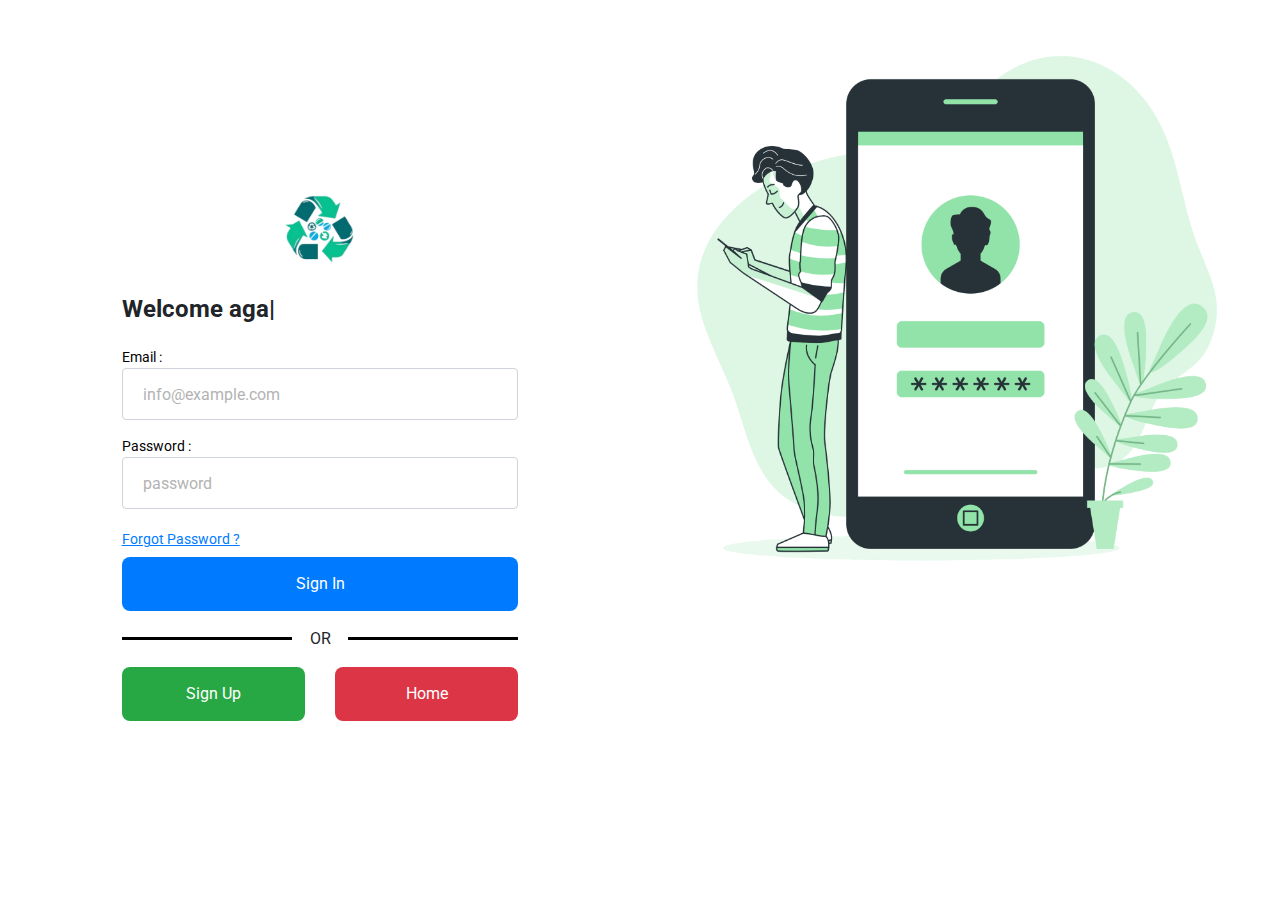
==== login.html @ ea7041fb "update files" ====
<!doctype html>
<html lang="en">

<head>
  <!-- Required meta tags -->
  <meta charset="utf-8">
  <meta name="viewport" content="width=device-width, initial-scale=1, shrink-to-fit=no">
  <link rel="shortcut icon" href="assets/img/logo.jpeg" type="image/x-icon">

  <link href="https://fonts.googleapis.com/css?family=Roboto:300,400&display=swap" rel="stylesheet">

  <link rel="stylesheet" href="assets/fonts/icomoon/style.css">
  <!-- Bootstrap CSS -->
  <link rel="stylesheet" href="assets/vendor/bootstrap/css/bootstrap.min4.css">

  <!-- Style -->
  <link rel="stylesheet" href="assets/css/auth.css">

  <title>Login</title>
</head>

<body>
  <!-- LOADER -->
  <div id="preloader">
    <img class="preloader" src="assets/img/loaders/heart-loading2.gif" alt="">
  </div>
  <!-- END LOADER -->

  <div class="d-lg-flex half">
    <div class="bg order-1 order-md-2 mobile-hidden"><img src="assets/img/login-img.png" class="img" alt="login"></div>

    <!-- form login here -->
    <div class="contents order-2 order-md-1 login">

      <div class="container">
        <div class="row mobile-row align-items-center justify-content-center">
          <div class="col-lg-8 col-md-10">
            <div class="text-center mb-3"> <img src="assets/img/logo-removebg-preview.png" style="width: 100px;" alt="">
            </div>
            <h3 class="login-text"> <strong><span id="element"></span></strong></h3>
            <form action="#" method="post" class="mt-4">
              <div class="form-group first">
                <label for="username">Email :</label>
                <input type="text" class="form-control input" placeholder="info@example.com" id="username">
              </div>
              <div class="form-group last mb-3">
                <label for="password">Password :</label>
                <input type="password" class="form-control input" placeholder="password" id="password">
              </div>

              <div class="d-flex mb-2 align-items-center">
                <span class="me-auto"><a href="#" class="forgot-pass">Forgot Password ?</a></span>
              </div>
              <div class="group-btn">
                <button class="link btn-block btn-primary sign-in">Sign In</button>
                <div class="text-center my-3 or"> <span>OR</span> </div>
                <div class="row mt-3">
                  <div class="col-md-6 col-sm-6">
                    <a href="register.html" class="link link-sign-up btn-block btn-success">Sign Up</a>
                  </div>
                  <div class="col-md-6 col-sm-6">
                    <a href="index.html" class="link link-home btn-block btn-danger">Home</a>
                  </div>
                </div>
              </div>

            </form>
          </div>
        </div>
      </div>
    </div>
    <!-- end form -->

    <div class="bg order-1 order-md-2 main-hidden"><img src="assets/img/login-img.png" alt=""></div>

  </div>



  <script src="./assets/vendor/jQuery/jquery-3.3.1.min.js"></script>
  <script src="./assets/vendor/jQuery/popper.min.js"></script>
  <script src="assets/vendor/typed/typed.umd.js"></script>
  <script src="./assets/js/auth.js"></script>
</body>

</html>
---- assets/fonts/icomoon/style.css ----
@font-face {
  font-family: 'icomoon';
  src:  url('fonts/icomoon.eot?10si43');
  src:  url('fonts/icomoon.eot?10si43#iefix') format('embedded-opentype'),
    url('fonts/icomoon.ttf?10si43') format('truetype'),
    url('fonts/icomoon.woff?10si43') format('woff'),
    url('fonts/icomoon.svg?10si43#icomoon') format('svg');
  font-weight: normal;
  font-style: normal;
}

[class^="icon-"], [class*=" icon-"] {
  /* use !important to prevent issues with browser extensions that change fonts */
  font-family: 'icomoon' !important;
  speak: none;
  font-style: normal;
  font-weight: normal;
  font-variant: normal;
  text-transform: none;
  line-height: 1;

  /* Better Font Rendering =========== */
  -webkit-font-smoothing: antialiased;
  -moz-osx-font-smoothing: grayscale;
}

.icon-asterisk:before {
  content: "\f069";
}
.icon-plus:before {
  content: "\f067";
}
.icon-question:before {
  content: "\f128";
}
.icon-minus:before {
  content: "\f068";
}
.icon-glass:before {
  content: "\f000";
}
.icon-music:before {
  content: "\f001";
}
.icon-search:before {
  content: "\f002";
}
.icon-envelope-o:before {
  content: "\f003";
}
.icon-heart:before {
  content: "\f004";
}
.icon-star:before {
  content: "\f005";
}
.icon-star-o:before {
  content: "\f006";
}
.icon-user:before {
  content: "\f007";
}
.icon-film:before {
  content: "\f008";
}
.icon-th-large:before {
  content: "\f009";
}
.icon-th:before {
  content: "\f00a";
}
.icon-th-list:before {
  content: "\f00b";
}
.icon-check:before {
  content: "\f00c";
}
.icon-close:before {
  content: "\f00d";
}
.icon-remove:before {
  content: "\f00d";
}
.icon-times:before {
  content: "\f00d";
}
.icon-search-plus:before {
  content: "\f00e";
}
.icon-search-minus:before {
  content: "\f010";
}
.icon-power-off:before {
  content: "\f011";
}
.icon-signal:before {
  content: "\f012";
}
.icon-cog:before {
  content: "\f013";
}
.icon-gear:before {
  content: "\f013";
}
.icon-trash-o:before {
  content: "\f014";
}
.icon-home:before {
  content: "\f015";
}
.icon-file-o:before {
  content: "\f016";
}
.icon-clock-o:before {
  content: "\f017";
}
.icon-road:before {
  content: "\f018";
}
.icon-download:before {
  content: "\f019";
}
.icon-arrow-circle-o-down:before {
  content: "\f01a";
}
.icon-arrow-circle-o-up:before {
  content: "\f01b";
}
.icon-inbox:before {
  content: "\f01c";
}
.icon-play-circle-o:before {
  content: "\f01d";
}
.icon-repeat:before {
  content: "\f01e";
}
.icon-rotate-right:before {
  content: "\f01e";
}
.icon-refresh:before {
  content: "\f021";
}
.icon-list-alt:before {
  content: "\f022";
}
.icon-lock:before {
  content: "\f023";
}
.icon-flag:before {
  content: "\f024";
}
.icon-headphones:before {
  content: "\f025";
}
.icon-volume-off:before {
  content: "\f026";
}
.icon-volume-down:before {
  content: "\f027";
}
.icon-volume-up:before {
  content: "\f028";
}
.icon-qrcode:before {
  content: "\f029";
}
.icon-barcode:before {
  content: "\f02a";
}
.icon-tag:before {
  content: "\f02b";
}
.icon-tags:before {
  content: "\f02c";
}
.icon-book:before {
  content: "\f02d";
}
.icon-bookmark:before {
  content: "\f02e";
}
.icon-print:before {
  content: "\f02f";
}
.icon-camera:before {
  content: "\f030";
}
.icon-font:before {
  content: "\f031";
}
.icon-bold:before {
  content: "\f032";
}
.icon-italic:before {
  content: "\f033";
}
.icon-text-height:before {
  content: "\f034";
}
.icon-text-width:before {
  content: "\f035";
}
.icon-align-left:before {
  content: "\f036";
}
.icon-align-center:before {
  content: "\f037";
}
.icon-align-right:before {
  content: "\f038";
}
.icon-align-justify:before {
  content: "\f039";
}
.icon-list:before {
  content: "\f03a";
}
.icon-dedent:before {
  content: "\f03b";
}
.icon-outdent:before {
  content: "\f03b";
}
.icon-indent:before {
  content: "\f03c";
}
.icon-video-camera:before {
  content: "\f03d";
}
.icon-image:before {
  content: "\f03e";
}
.icon-photo:before {
  content: "\f03e";
}
.icon-picture-o:before {
  content: "\f03e";
}
.icon-pencil:before {
  content: "\f040";
}
.icon-map-marker:before {
  content: "\f041";
}
.icon-adjust:before {
  content: "\f042";
}
.icon-tint:before {
  content: "\f043";
}
.icon-edit:before {
  content: "\f044";
}
.icon-pencil-square-o:before {
  content: "\f044";
}
.icon-share-square-o:before {
  content: "\f045";
}
.icon-check-square-o:before {
  content: "\f046";
}
.icon-arrows:before {
  content: "\f047";
}
.icon-step-backward:before {
  content: "\f048";
}
.icon-fast-backward:before {
  content: "\f049";
}
.icon-backward:before {
  content: "\f04a";
}
.icon-play:before {
  content: "\f04b";
}
.icon-pause:before {
  content: "\f04c";
}
.icon-stop:before {
  content: "\f04d";
}
.icon-forward:before {
  content: "\f04e";
}
.icon-fast-forward:before {
  content: "\f050";
}
.icon-step-forward:before {
  content: "\f051";
}
.icon-eject:before {
  content: "\f052";
}
.icon-chevron-left:before {
  content: "\f053";
}
.icon-chevron-right:before {
  content: "\f054";
}
.icon-plus-circle:before {
  content: "\f055";
}
.icon-minus-circle:before {
  content: "\f056";
}
.icon-times-circle:before {
  content: "\f057";
}
.icon-check-circle:before {
  content: "\f058";
}
.icon-question-circle:before {
  content: "\f059";
}
.icon-info-circle:before {
  content: "\f05a";
}
.icon-crosshairs:before {
  content: "\f05b";
}
.icon-times-circle-o:before {
  content: "\f05c";
}
.icon-check-circle-o:before {
  content: "\f05d";
}
.icon-ban:before {
  content: "\f05e";
}
.icon-arrow-left:before {
  content: "\f060";
}
.icon-arrow-right:before {
  content: "\f061";
}
.icon-arrow-up:before {
  content: "\f062";
}
.icon-arrow-down:before {
  content: "\f063";
}
.icon-mail-forward:before {
  content: "\f064";
}
.icon-share:before {
  content: "\f064";
}
.icon-expand:before {
  content: "\f065";
}
.icon-compress:before {
  content: "\f066";
}
.icon-exclamation-circle:before {
  content: "\f06a";
}
.icon-gift:before {
  content: "\f06b";
}
.icon-leaf:before {
  content: "\f06c";
}
.icon-fire:before {
  content: "\f06d";
}
.icon-eye:before {
  content: "\f06e";
}
.icon-eye-slash:before {
  content: "\f070";
}
.icon-exclamation-triangle:before {
  content: "\f071";
}
.icon-warning:before {
  content: "\f071";
}
.icon-plane:before {
  content: "\f072";
}
.icon-calendar:before {
  content: "\f073";
}
.icon-random:before {
  content: "\f074";
}
.icon-comment:before {
  content: "\f075";
}
.icon-magnet:before {
  content: "\f076";
}
.icon-chevron-up:before {
  content: "\f077";
}
.icon-chevron-down:before {
  content: "\f078";
}
.icon-retweet:before {
  content: "\f079";
}
.icon-shopping-cart:before {
  content: "\f07a";
}
.icon-folder:before {
  content: "\f07b";
}
.icon-folder-open:before {
  content: "\f07c";
}
.icon-arrows-v:before {
  content: "\f07d";
}
.icon-arrows-h:before {
  content: "\f07e";
}
.icon-bar-chart:before {
  content: "\f080";
}
.icon-bar-chart-o:before {
  content: "\f080";
}
.icon-twitter-square:before {
  content: "\f081";
}
.icon-facebook-square:before {
  content: "\f082";
}
.icon-camera-retro:before {
  content: "\f083";
}
.icon-key:before {
  content: "\f084";
}
.icon-cogs:before {
  content: "\f085";
}
.icon-gears:before {
  content: "\f085";
}
.icon-comments:before {
  content: "\f086";
}
.icon-thumbs-o-up:before {
  content: "\f087";
}
.icon-thumbs-o-down:before {
  content: "\f088";
}
.icon-star-half:before {
  content: "\f089";
}
.icon-heart-o:before {
  content: "\f08a";
}
.icon-sign-out:before {
  content: "\f08b";
}
.icon-linkedin-square:before {
  content: "\f08c";
}
.icon-thumb-tack:before {
  content: "\f08d";
}
.icon-external-link:before {
  content: "\f08e";
}
.icon-sign-in:before {
  content: "\f090";
}
.icon-trophy:before {
  content: "\f091";
}
.icon-github-square:before {
  content: "\f092";
}
.icon-upload:before {
  content: "\f093";
}
.icon-lemon-o:before {
  content: "\f094";
}
.icon-phone:before {
  content: "\f095";
}
.icon-square-o:before {
  content: "\f096";
}
.icon-bookmark-o:before {
  content: "\f097";
}
.icon-phone-square:before {
  content: "\f098";
}
.icon-twitter:before {
  content: "\f099";
}
.icon-facebook:before {
  content: "\f09a";
}
.icon-facebook-f:before {
  content: "\f09a";
}
.icon-github:before {
  content: "\f09b";
}
.icon-unlock:before {
  content: "\f09c";
}
.icon-credit-card:before {
  content: "\f09d";
}
.icon-feed:before {
  content: "\f09e";
}
.icon-rss:before {
  content: "\f09e";
}
.icon-hdd-o:before {
  content: "\f0a0";
}
.icon-bullhorn:before {
  content: "\f0a1";
}
.icon-bell-o:before {
  content: "\f0a2";
}
.icon-certificate:before {
  content: "\f0a3";
}
.icon-hand-o-right:before {
  content: "\f0a4";
}
.icon-hand-o-left:before {
  content: "\f0a5";
}
.icon-hand-o-up:before {
  content: "\f0a6";
}
.icon-hand-o-down:before {
  content: "\f0a7";
}
.icon-arrow-circle-left:before {
  content: "\f0a8";
}
.icon-arrow-circle-right:before {
  content: "\f0a9";
}
.icon-arrow-circle-up:before {
  content: "\f0aa";
}
.icon-arrow-circle-down:before {
  content: "\f0ab";
}
.icon-globe:before {
  content: "\f0ac";
}
.icon-wrench:before {
  content: "\f0ad";
}
.icon-tasks:before {
  content: "\f0ae";
}
.icon-filter:before {
  content: "\f0b0";
}
.icon-briefcase:before {
  content: "\f0b1";
}
.icon-arrows-alt:before {
  content: "\f0b2";
}
.icon-group:before {
  content: "\f0c0";
}
.icon-users:before {
  content: "\f0c0";
}
.icon-chain:before {
  content: "\f0c1";
}
.icon-link:before {
  content: "\f0c1";
}
.icon-cloud:before {
  content: "\f0c2";
}
.icon-flask:before {
  content: "\f0c3";
}
.icon-cut:before {
  content: "\f0c4";
}
.icon-scissors:before {
  content: "\f0c4";
}
.icon-copy:before {
  content: "\f0c5";
}
.icon-files-o:before {
  content: "\f0c5";
}
.icon-paperclip:before {
  content: "\f0c6";
}
.icon-floppy-o:before {
  content: "\f0c7";
}
.icon-save:before {
  content: "\f0c7";
}
.icon-square:before {
  content: "\f0c8";
}
.icon-bars:before {
  content: "\f0c9";
}
.icon-navicon:before {
  content: "\f0c9";
}
.icon-reorder:before {
  content: "\f0c9";
}
.icon-list-ul:before {
  content: "\f0ca";
}
.icon-list-ol:before {
  content: "\f0cb";
}
.icon-strikethrough:before {
  content: "\f0cc";
}
.icon-underline:before {
  content: "\f0cd";
}
.icon-table:before {
  content: "\f0ce";
}
.icon-magic:before {
  content: "\f0d0";
}
.icon-truck:before {
  content: "\f0d1";
}
.icon-pinterest:before {
  content: "\f0d2";
}
.icon-pinterest-square:before {
  content: "\f0d3";
}
.icon-google-plus-square:before {
  content: "\f0d4";
}
.icon-google-plus:before {
  content: "\f0d5";
}
.icon-money:before {
  content: "\f0d6";
}
.icon-caret-down:before {
  content: "\f0d7";
}
.icon-caret-up:before {
  content: "\f0d8";
}
.icon-caret-left:before {
  content: "\f0d9";
}
.icon-caret-right:before {
  content: "\f0da";
}
.icon-columns:before {
  content: "\f0db";
}
.icon-sort:before {
  content: "\f0dc";
}
.icon-unsorted:before {
  content: "\f0dc";
}
.icon-sort-desc:before {
  content: "\f0dd";
}
.icon-sort-down:before {
  content: "\f0dd";
}
.icon-sort-asc:before {
  content: "\f0de";
}
.icon-sort-up:before {
  content: "\f0de";
}
.icon-envelope:before {
  content: "\f0e0";
}
.icon-linkedin:before {
  content: "\f0e1";
}
.icon-rotate-left:before {
  content: "\f0e2";
}
.icon-undo:before {
  content: "\f0e2";
}
.icon-gavel:before {
  content: "\f0e3";
}
.icon-legal:before {
  content: "\f0e3";
}
.icon-dashboard:before {
  content: "\f0e4";
}
.icon-tachometer:before {
  content: "\f0e4";
}
.icon-comment-o:before {
  content: "\f0e5";
}
.icon-comments-o:before {
  content: "\f0e6";
}
.icon-bolt:before {
  content: "\f0e7";
}
.icon-flash:before {
  content: "\f0e7";
}
.icon-sitemap:before {
  content: "\f0e8";
}
.icon-umbrella:before {
  content: "\f0e9";
}
.icon-clipboard:before {
  content: "\f0ea";
}
.icon-paste:before {
  content: "\f0ea";
}
.icon-lightbulb-o:before {
  content: "\f0eb";
}
.icon-exchange:before {
  content: "\f0ec";
}
.icon-cloud-download:before {
  content: "\f0ed";
}
.icon-cloud-upload:before {
  content: "\f0ee";
}
.icon-user-md:before {
  content: "\f0f0";
}
.icon-stethoscope:before {
  content: "\f0f1";
}
.icon-suitcase:before {
  content: "\f0f2";
}
.icon-bell:before {
  content: "\f0f3";
}
.icon-coffee:before {
  content: "\f0f4";
}
.icon-cutlery:before {
  content: "\f0f5";
}
.icon-file-text-o:before {
  content: "\f0f6";
}
.icon-building-o:before {
  content: "\f0f7";
}
.icon-hospital-o:before {
  content: "\f0f8";
}
.icon-ambulance:before {
  content: "\f0f9";
}
.icon-medkit:before {
  content: "\f0fa";
}
.icon-fighter-jet:before {
  content: "\f0fb";
}
.icon-beer:before {
  content: "\f0fc";
}
.icon-h-square:before {
  content: "\f0fd";
}
.icon-plus-square:before {
  content: "\f0fe";
}
.icon-angle-double-left:before {
  content: "\f100";
}
.icon-angle-double-right:before {
  content: "\f101";
}
.icon-angle-double-up:before {
  content: "\f102";
}
.icon-angle-double-down:before {
  content: "\f103";
}
.icon-angle-left:before {
  content: "\f104";
}
.icon-angle-right:before {
  content: "\f105";
}
.icon-angle-up:before {
  content: "\f106";
}
.icon-angle-down:before {
  content: "\f107";
}
.icon-desktop:before {
  content: "\f108";
}
.icon-laptop:before {
  content: "\f109";
}
.icon-tablet:before {
  content: "\f10a";
}
.icon-mobile:before {
  content: "\f10b";
}
.icon-mobile-phone:before {
  content: "\f10b";
}
.icon-circle-o:before {
  content: "\f10c";
}
.icon-quote-left:before {
  content: "\f10d";
}
.icon-quote-right:before {
  content: "\f10e";
}
.icon-spinner:before {
  content: "\f110";
}
.icon-circle:before {
  content: "\f111";
}
.icon-mail-reply:before {
  content: "\f112";
}
.icon-reply:before {
  content: "\f112";
}
.icon-github-alt:before {
  content: "\f113";
}
.icon-folder-o:before {
  content: "\f114";
}
.icon-folder-open-o:before {
  content: "\f115";
}
.icon-smile-o:before {
  content: "\f118";
}
.icon-frown-o:before {
  content: "\f119";
}
.icon-meh-o:before {
  content: "\f11a";
}
.icon-gamepad:before {
  content: "\f11b";
}
.icon-keyboard-o:before {
  content: "\f11c";
}
.icon-flag-o:before {
  content: "\f11d";
}
.icon-flag-checkered:before {
  content: "\f11e";
}
.icon-terminal:before {
  content: "\f120";
}
.icon-code:before {
  content: "\f121";
}
.icon-mail-reply-all:before {
  content: "\f122";
}
.icon-reply-all:before {
  content: "\f122";
}
.icon-star-half-empty:before {
  content: "\f123";
}
.icon-star-half-full:before {
  content: "\f123";
}
.icon-star-half-o:before {
  content: "\f123";
}
.icon-location-arrow:before {
  content: "\f124";
}
.icon-crop:before {
  content: "\f125";
}
.icon-code-fork:before {
  content: "\f126";
}
.icon-chain-broken:before {
  content: "\f127";
}
.icon-unlink:before {
  content: "\f127";
}
.icon-info:before {
  content: "\f129";
}
.icon-exclamation:before {
  content: "\f12a";
}
.icon-superscript:before {
  content: "\f12b";
}
.icon-subscript:before {
  content: "\f12c";
}
.icon-eraser:before {
  content: "\f12d";
}
.icon-puzzle-piece:before {
  content: "\f12e";
}
.icon-microphone:before {
  content: "\f130";
}
.icon-microphone-slash:before {
  content: "\f131";
}
.icon-shield:before {
  content: "\f132";
}
.icon-calendar-o:before {
  content: "\f133";
}
.icon-fire-extinguisher:before {
  content: "\f134";
}
.icon-rocket:before {
  content: "\f135";
}
.icon-maxcdn:before {
  content: "\f136";
}
.icon-chevron-circle-left:before {
  content: "\f137";
}
.icon-chevron-circle-right:before {
  content: "\f138";
}
.icon-chevron-circle-up:before {
  content: "\f139";
}
.icon-chevron-circle-down:before {
  content: "\f13a";
}
.icon-html5:before {
  content: "\f13b";
}
.icon-css3:before {
  content: "\f13c";
}
.icon-anchor:before {
  content: "\f13d";
}
.icon-unlock-alt:before {
  content: "\f13e";
}
.icon-bullseye:before {
  content: "\f140";
}
.icon-ellipsis-h:before {
  content: "\f141";
}
.icon-ellipsis-v:before {
  content: "\f142";
}
.icon-rss-square:before {
  content: "\f143";
}
.icon-play-circle:before {
  content: "\f144";
}
.icon-ticket:before {
  content: "\f145";
}
.icon-minus-square:before {
  content: "\f146";
}
.icon-minus-square-o:before {
  content: "\f147";
}
.icon-level-up:before {
  content: "\f148";
}
.icon-level-down:before {
  content: "\f149";
}
.icon-check-square:before {
  content: "\f14a";
}
.icon-pencil-square:before {
  content: "\f14b";
}
.icon-external-link-square:before {
  content: "\f14c";
}
.icon-share-square:before {
  content: "\f14d";
}
.icon-compass:before {
  content: "\f14e";
}
.icon-caret-square-o-down:before {
  content: "\f150";
}
.icon-toggle-down:before {
  content: "\f150";
}
.icon-caret-square-o-up:before {
  content: "\f151";
}
.icon-toggle-up:before {
  content: "\f151";
}
.icon-caret-square-o-right:before {
  content: "\f152";
}
.icon-toggle-right:before {
  content: "\f152";
}
.icon-eur:before {
  content: "\f153";
}
.icon-euro:before {
  content: "\f153";
}
.icon-gbp:before {
  content: "\f154";
}
.icon-dollar:before {
  content: "\f155";
}
.icon-usd:before {
  content: "\f155";
}
.icon-inr:before {
  content: "\f156";
}
.icon-rupee:before {
  content: "\f156";
}
.icon-cny:before {
  content: "\f157";
}
.icon-jpy:before {
  content: "\f157";
}
.icon-rmb:before {
  content: "\f157";
}
.icon-yen:before {
  content: "\f157";
}
.icon-rouble:before {
  content: "\f158";
}
.icon-rub:before {
  content: "\f158";
}
.icon-ruble:before {
  content: "\f158";
}
.icon-krw:before {
  content: "\f159";
}
.icon-won:before {
  content: "\f159";
}
.icon-bitcoin:before {
  content: "\f15a";
}
.icon-btc:before {
  content: "\f15a";
}
.icon-file:before {
  content: "\f15b";
}
.icon-file-text:before {
  content: "\f15c";
}
.icon-sort-alpha-asc:before {
  content: "\f15d";
}
.icon-sort-alpha-desc:before {
  content: "\f15e";
}
.icon-sort-amount-asc:before {
  content: "\f160";
}
.icon-sort-amount-desc:before {
  content: "\f161";
}
.icon-sort-numeric-asc:before {
  content: "\f162";
}
.icon-sort-numeric-desc:before {
  content: "\f163";
}
.icon-thumbs-up:before {
  content: "\f164";
}
.icon-thumbs-down:before {
  content: "\f165";
}
.icon-youtube-square:before {
  content: "\f166";
}
.icon-youtube:before {
  content: "\f167";
}
.icon-xing:before {
  content: "\f168";
}
.icon-xing-square:before {
  content: "\f169";
}
.icon-youtube-play:before {
  content: "\f16a";
}
.icon-dropbox:before {
  content: "\f16b";
}
.icon-stack-overflow:before {
  content: "\f16c";
}
.icon-instagram:before {
  content: "\f16d";
}
.icon-flickr:before {
  content: "\f16e";
}
.icon-adn:before {
  content: "\f170";
}
.icon-bitbucket:before {
  content: "\f171";
}
.icon-bitbucket-square:before {
  content: "\f172";
}
.icon-tumblr:before {
  content: "\f173";
}
.icon-tumblr-square:before {
  content: "\f174";
}
.icon-long-arrow-down:before {
  content: "\f175";
}
.icon-long-arrow-up:before {
  content: "\f176";
}
.icon-long-arrow-left:before {
  content: "\f177";
}
.icon-long-arrow-right:before {
  content: "\f178";
}
.icon-apple:before {
  content: "\f179";
}
.icon-windows:before {
  content: "\f17a";
}
.icon-android:before {
  content: "\f17b";
}
.icon-linux:before {
  content: "\f17c";
}
.icon-dribbble:before {
  content: "\f17d";
}
.icon-skype:before {
  content: "\f17e";
}
.icon-foursquare:before {
  content: "\f180";
}
.icon-trello:before {
  content: "\f181";
}
.icon-female:before {
  content: "\f182";
}
.icon-male:before {
  content: "\f183";
}
.icon-gittip:before {
  content: "\f184";
}
.icon-gratipay:before {
  content: "\f184";
}
.icon-sun-o:before {
  content: "\f185";
}
.icon-moon-o:before {
  content: "\f186";
}
.icon-archive:before {
  content: "\f187";
}
.icon-bug:before {
  content: "\f188";
}
.icon-vk:before {
  content: "\f189";
}
.icon-weibo:before {
  content: "\f18a";
}
.icon-renren:before {
  content: "\f18b";
}
.icon-pagelines:before {
  content: "\f18c";
}
.icon-stack-exchange:before {
  content: "\f18d";
}
.icon-arrow-circle-o-right:before {
  content: "\f18e";
}
.icon-arrow-circle-o-left:before {
  content: "\f190";
}
.icon-caret-square-o-left:before {
  content: "\f191";
}
.icon-toggle-left:before {
  content: "\f191";
}
.icon-dot-circle-o:before {
  content: "\f192";
}
.icon-wheelchair:before {
  content: "\f193";
}
.icon-vimeo-square:before {
  content: "\f194";
}
.icon-try:before {
  content: "\f195";
}
.icon-turkish-lira:before {
  content: "\f195";
}
.icon-plus-square-o:before {
  content: "\f196";
}
.icon-space-shuttle:before {
  content: "\f197";
}
.icon-slack:before {
  content: "\f198";
}
.icon-envelope-square:before {
  content: "\f199";
}
.icon-wordpress:before {
  content: "\f19a";
}
.icon-openid:before {
  content: "\f19b";
}
.icon-bank:before {
  content: "\f19c";
}
.icon-institution:before {
  content: "\f19c";
}
.icon-university:before {
  content: "\f19c";
}
.icon-graduation-cap:before {
  content: "\f19d";
}
.icon-mortar-board:before {
  content: "\f19d";
}
.icon-yahoo:before {
  content: "\f19e";
}
.icon-google:before {
  content: "\f1a0";
}
.icon-reddit:before {
  content: "\f1a1";
}
.icon-reddit-square:before {
  content: "\f1a2";
}
.icon-stumbleupon-circle:before {
  content: "\f1a3";
}
.icon-stumbleupon:before {
  content: "\f1a4";
}
.icon-delicious:before {
  content: "\f1a5";
}
.icon-digg:before {
  content: "\f1a6";
}
.icon-pied-piper-pp:before {
  content: "\f1a7";
}
.icon-pied-piper-alt:before {
  content: "\f1a8";
}
.icon-drupal:before {
  content: "\f1a9";
}
.icon-joomla:before {
  content: "\f1aa";
}
.icon-language:before {
  content: "\f1ab";
}
.icon-fax:before {
  content: "\f1ac";
}
.icon-building:before {
  content: "\f1ad";
}
.icon-child:before {
  content: "\f1ae";
}
.icon-paw:before {
  content: "\f1b0";
}
.icon-spoon:before {
  content: "\f1b1";
}
.icon-cube:before {
  content: "\f1b2";
}
.icon-cubes:before {
  content: "\f1b3";
}
.icon-behance:before {
  content: "\f1b4";
}
.icon-behance-square:before {
  content: "\f1b5";
}
.icon-steam:before {
  content: "\f1b6";
}
.icon-steam-square:before {
  content: "\f1b7";
}
.icon-recycle:before {
  content: "\f1b8";
}
.icon-automobile:before {
  content: "\f1b9";
}
.icon-car:before {
  content: "\f1b9";
}
.icon-cab:before {
  content: "\f1ba";
}
.icon-taxi:before {
  content: "\f1ba";
}
.icon-tree:before {
  content: "\f1bb";
}
.icon-spotify:before {
  content: "\f1bc";
}
.icon-deviantart:before {
  content: "\f1bd";
}
.icon-soundcloud:before {
  content: "\f1be";
}
.icon-database:before {
  content: "\f1c0";
}
.icon-file-pdf-o:before {
  content: "\f1c1";
}
.icon-file-word-o:before {
  content: "\f1c2";
}
.icon-file-excel-o:before {
  content: "\f1c3";
}
.icon-file-powerpoint-o:before {
  content: "\f1c4";
}
.icon-file-image-o:before {
  content: "\f1c5";
}
.icon-file-photo-o:before {
  content: "\f1c5";
}
.icon-file-picture-o:before {
  content: "\f1c5";
}
.icon-file-archive-o:before {
  content: "\f1c6";
}
.icon-file-zip-o:before {
  content: "\f1c6";
}
.icon-file-audio-o:before {
  content: "\f1c7";
}
.icon-file-sound-o:before {
  content: "\f1c7";
}
.icon-file-movie-o:before {
  content: "\f1c8";
}
.icon-file-video-o:before {
  content: "\f1c8";
}
.icon-file-code-o:before {
  content: "\f1c9";
}
.icon-vine:before {
  content: "\f1ca";
}
.icon-codepen:before {
  content: "\f1cb";
}
.icon-jsfiddle:before {
  content: "\f1cc";
}
.icon-life-bouy:before {
  content: "\f1cd";
}
.icon-life-buoy:before {
  content: "\f1cd";
}
.icon-life-ring:before {
  content: "\f1cd";
}
.icon-life-saver:before {
  content: "\f1cd";
}
.icon-support:before {
  content: "\f1cd";
}
.icon-circle-o-notch:before {
  content: "\f1ce";
}
.icon-ra:before {
  content: "\f1d0";
}
.icon-rebel:before {
  content: "\f1d0";
}
.icon-resistance:before {
  content: "\f1d0";
}
.icon-empire:before {
  content: "\f1d1";
}
.icon-ge:before {
  content: "\f1d1";
}
.icon-git-square:before {
  content: "\f1d2";
}
.icon-git:before {
  content: "\f1d3";
}
.icon-hacker-news:before {
  content: "\f1d4";
}
.icon-y-combinator-square:before {
  content: "\f1d4";
}
.icon-yc-square:before {
  content: "\f1d4";
}
.icon-tencent-weibo:before {
  content: "\f1d5";
}
.icon-qq:before {
  content: "\f1d6";
}
.icon-wechat:before {
  content: "\f1d7";
}
.icon-weixin:before {
  content: "\f1d7";
}
.icon-paper-plane:before {
  content: "\f1d8";
}
.icon-send:before {
  content: "\f1d8";
}
.icon-paper-plane-o:before {
  content: "\f1d9";
}
.icon-send-o:before {
  content: "\f1d9";
}
.icon-history:before {
  content: "\f1da";
}
.icon-circle-thin:before {
  content: "\f1db";
}
.icon-header:before {
  content: "\f1dc";
}
.icon-paragraph:before {
  content: "\f1dd";
}
.icon-sliders:before {
  content: "\f1de";
}
.icon-share-alt:before {
  content: "\f1e0";
}
.icon-share-alt-square:before {
  content: "\f1e1";
}
.icon-bomb:before {
  content: "\f1e2";
}
.icon-futbol-o:before {
  content: "\f1e3";
}
.icon-soccer-ball-o:before {
  content: "\f1e3";
}
.icon-tty:before {
  content: "\f1e4";
}
.icon-binoculars:before {
  content: "\f1e5";
}
.icon-plug:before {
  content: "\f1e6";
}
.icon-slideshare:before {
  content: "\f1e7";
}
.icon-twitch:before {
  content: "\f1e8";
}
.icon-yelp:before {
  content: "\f1e9";
}
.icon-newspaper-o:before {
  content: "\f1ea";
}
.icon-wifi:before {
  content: "\f1eb";
}
.icon-calculator:before {
  content: "\f1ec";
}
.icon-paypal:before {
  content: "\f1ed";
}
.icon-google-wallet:before {
  content: "\f1ee";
}
.icon-cc-visa:before {
  content: "\f1f0";
}
.icon-cc-mastercard:before {
  content: "\f1f1";
}
.icon-cc-discover:before {
  content: "\f1f2";
}
.icon-cc-amex:before {
  content: "\f1f3";
}
.icon-cc-paypal:before {
  content: "\f1f4";
}
.icon-cc-stripe:before {
  content: "\f1f5";
}
.icon-bell-slash:before {
  content: "\f1f6";
}
.icon-bell-slash-o:before {
  content: "\f1f7";
}
.icon-trash:before {
  content: "\f1f8";
}
.icon-copyright:before {
  content: "\f1f9";
}
.icon-at:before {
  content: "\f1fa";
}
.icon-eyedropper:before {
  content: "\f1fb";
}
.icon-paint-brush:before {
  content: "\f1fc";
}
.icon-birthday-cake:before {
  content: "\f1fd";
}
.icon-area-chart:before {
  content: "\f1fe";
}
.icon-pie-chart:before {
  content: "\f200";
}
.icon-line-chart:before {
  content: "\f201";
}
.icon-lastfm:before {
  content: "\f202";
}
.icon-lastfm-square:before {
  content: "\f203";
}
.icon-toggle-off:before {
  content: "\f204";
}
.icon-toggle-on:before {
  content: "\f205";
}
.icon-bicycle:before {
  content: "\f206";
}
.icon-bus:before {
  content: "\f207";
}
.icon-ioxhost:before {
  content: "\f208";
}
.icon-angellist:before {
  content: "\f209";
}
.icon-cc:before {
  content: "\f20a";
}
.icon-ils:before {
  content: "\f20b";
}
.icon-shekel:before {
  content: "\f20b";
}
.icon-sheqel:before {
  content: "\f20b";
}
.icon-meanpath:before {
  content: "\f20c";
}
.icon-buysellads:before {
  content: "\f20d";
}
.icon-connectdevelop:before {
  content: "\f20e";
}
.icon-dashcube:before {
  content: "\f210";
}
.icon-forumbee:before {
  content: "\f211";
}
.icon-leanpub:before {
  content: "\f212";
}
.icon-sellsy:before {
  content: "\f213";
}
.icon-shirtsinbulk:before {
  content: "\f214";
}
.icon-simplybuilt:before {
  content: "\f215";
}
.icon-skyatlas:before {
  content: "\f216";
}
.icon-cart-plus:before {
  content: "\f217";
}
.icon-cart-arrow-down:before {
  content: "\f218";
}
.icon-diamond:before {
  content: "\f219";
}
.icon-ship:before {
  content: "\f21a";
}
.icon-user-secret:before {
  content: "\f21b";
}
.icon-motorcycle:before {
  content: "\f21c";
}
.icon-street-view:before {
  content: "\f21d";
}
.icon-heartbeat:before {
  content: "\f21e";
}
.icon-venus:before {
  content: "\f221";
}
.icon-mars:before {
  content: "\f222";
}
.icon-mercury:before {
  content: "\f223";
}
.icon-intersex:before {
  content: "\f224";
}
.icon-transgender:before {
  content: "\f224";
}
.icon-transgender-alt:before {
  content: "\f225";
}
.icon-venus-double:before {
  content: "\f226";
}
.icon-mars-double:before {
  content: "\f227";
}
.icon-venus-mars:before {
  content: "\f228";
}
.icon-mars-stroke:before {
  content: "\f229";
}
.icon-mars-stroke-v:before {
  content: "\f22a";
}
.icon-mars-stroke-h:before {
  content: "\f22b";
}
.icon-neuter:before {
  content: "\f22c";
}
.icon-genderless:before {
  content: "\f22d";
}
.icon-facebook-official:before {
  content: "\f230";
}
.icon-pinterest-p:before {
  content: "\f231";
}
.icon-whatsapp:before {
  content: "\f232";
}
.icon-server:before {
  content: "\f233";
}
.icon-user-plus:before {
  content: "\f234";
}
.icon-user-times:before {
  content: "\f235";
}
.icon-bed:before {
  content: "\f236";
}
.icon-hotel:before {
  content: "\f236";
}
.icon-viacoin:before {
  content: "\f237";
}
.icon-train:before {
  content: "\f238";
}
.icon-subway:before {
  content: "\f239";
}
.icon-medium:before {
  content: "\f23a";
}
.icon-y-combinator:before {
  content: "\f23b";
}
.icon-yc:before {
  content: "\f23b";
}
.icon-optin-monster:before {
  content: "\f23c";
}
.icon-opencart:before {
  content: "\f23d";
}
.icon-expeditedssl:before {
  content: "\f23e";
}
.icon-battery:before {
  content: "\f240";
}
.icon-battery-4:before {
  content: "\f240";
}
.icon-battery-full:before {
  content: "\f240";
}
.icon-battery-3:before {
  content: "\f241";
}
.icon-battery-three-quarters:before {
  content: "\f241";
}
.icon-battery-2:before {
  content: "\f242";
}
.icon-battery-half:before {
  content: "\f242";
}
.icon-battery-1:before {
  content: "\f243";
}
.icon-battery-quarter:before {
  content: "\f243";
}
.icon-battery-0:before {
  content: "\f244";
}
.icon-battery-empty:before {
  content: "\f244";
}
.icon-mouse-pointer:before {
  content: "\f245";
}
.icon-i-cursor:before {
  content: "\f246";
}
.icon-object-group:before {
  content: "\f247";
}
.icon-object-ungroup:before {
  content: "\f248";
}
.icon-sticky-note:before {
  content: "\f249";
}
.icon-sticky-note-o:before {
  content: "\f24a";
}
.icon-cc-jcb:before {
  content: "\f24b";
}
.icon-cc-diners-club:before {
  content: "\f24c";
}
.icon-clone:before {
  content: "\f24d";
}
.icon-balance-scale:before {
  content: "\f24e";
}
.icon-hourglass-o:before {
  content: "\f250";
}
.icon-hourglass-1:before {
  content: "\f251";
}
.icon-hourglass-start:before {
  content: "\f251";
}
.icon-hourglass-2:before {
  content: "\f252";
}
.icon-hourglass-half:before {
  content: "\f252";
}
.icon-hourglass-3:before {
  content: "\f253";
}
.icon-hourglass-end:before {
  content: "\f253";
}
.icon-hourglass:before {
  content: "\f254";
}
.icon-hand-grab-o:before {
  content: "\f255";
}
.icon-hand-rock-o:before {
  content: "\f255";
}
.icon-hand-paper-o:before {
  content: "\f256";
}
.icon-hand-stop-o:before {
  content: "\f256";
}
.icon-hand-scissors-o:before {
  content: "\f257";
}
.icon-hand-lizard-o:before {
  content: "\f258";
}
.icon-hand-spock-o:before {
  content: "\f259";
}
.icon-hand-pointer-o:before {
  content: "\f25a";
}
.icon-hand-peace-o:before {
  content: "\f25b";
}
.icon-trademark:before {
  content: "\f25c";
}
.icon-registered:before {
  content: "\f25d";
}
.icon-creative-commons:before {
  content: "\f25e";
}
.icon-gg:before {
  content: "\f260";
}
.icon-gg-circle:before {
  content: "\f261";
}
.icon-tripadvisor:before {
  content: "\f262";
}
.icon-odnoklassniki:before {
  content: "\f263";
}
.icon-odnoklassniki-square:before {
  content: "\f264";
}
.icon-get-pocket:before {
  content: "\f265";
}
.icon-wikipedia-w:before {
  content: "\f266";
}
.icon-safari:before {
  content: "\f267";
}
.icon-chrome:before {
  content: "\f268";
}
.icon-firefox:before {
  content: "\f269";
}
.icon-opera:before {
  content: "\f26a";
}
.icon-internet-explorer:before {
  content: "\f26b";
}
.icon-television:before {
  content: "\f26c";
}
.icon-tv:before {
  content: "\f26c";
}
.icon-contao:before {
  content: "\f26d";
}
.icon-500px:before {
  content: "\f26e";
}
.icon-amazon:before {
  content: "\f270";
}
.icon-calendar-plus-o:before {
  content: "\f271";
}
.icon-calendar-minus-o:before {
  content: "\f272";
}
.icon-calendar-times-o:before {
  content: "\f273";
}
.icon-calendar-check-o:before {
  content: "\f274";
}
.icon-industry:before {
  content: "\f275";
}
.icon-map-pin:before {
  content: "\f276";
}
.icon-map-signs:before {
  content: "\f277";
}
.icon-map-o:before {
  content: "\f278";
}
.icon-map:before {
  content: "\f279";
}
.icon-commenting:before {
  content: "\f27a";
}
.icon-commenting-o:before {
  content: "\f27b";
}
.icon-houzz:before {
  content: "\f27c";
}
.icon-vimeo:before {
  content: "\f27d";
}
.icon-black-tie:before {
  content: "\f27e";
}
.icon-fonticons:before {
  content: "\f280";
}
.icon-reddit-alien:before {
  content: "\f281";
}
.icon-edge:before {
  content: "\f282";
}
.icon-credit-card-alt:before {
  content: "\f283";
}
.icon-codiepie:before {
  content: "\f284";
}
.icon-modx:before {
  content: "\f285";
}
.icon-fort-awesome:before {
  content: "\f286";
}
.icon-usb:before {
  content: "\f287";
}
.icon-product-hunt:before {
  content: "\f288";
}
.icon-mixcloud:before {
  content: "\f289";
}
.icon-scribd:before {
  content: "\f28a";
}
.icon-pause-circle:before {
  content: "\f28b";
}
.icon-pause-circle-o:before {
  content: "\f28c";
}
.icon-stop-circle:before {
  content: "\f28d";
}
.icon-stop-circle-o:before {
  content: "\f28e";
}
.icon-shopping-bag:before {
  content: "\f290";
}
.icon-shopping-basket:before {
  content: "\f291";
}
.icon-hashtag:before {
  content: "\f292";
}
.icon-bluetooth:before {
  content: "\f293";
}
.icon-bluetooth-b:before {
  content: "\f294";
}
.icon-percent:before {
  content: "\f295";
}
.icon-gitlab:before {
  content: "\f296";
}
.icon-wpbeginner:before {
  content: "\f297";
}
.icon-wpforms:before {
  content: "\f298";
}
.icon-envira:before {
  content: "\f299";
}
.icon-universal-access:before {
  content: "\f29a";
}
.icon-wheelchair-alt:before {
  content: "\f29b";
}
.icon-question-circle-o:before {
  content: "\f29c";
}
.icon-blind:before {
  content: "\f29d";
}
.icon-audio-description:before {
  content: "\f29e";
}
.icon-volume-control-phone:before {
  content: "\f2a0";
}
.icon-braille:before {
  content: "\f2a1";
}
.icon-assistive-listening-systems:before {
  content: "\f2a2";
}
.icon-american-sign-language-interpreting:before {
  content: "\f2a3";
}
.icon-asl-interpreting:before {
  content: "\f2a3";
}
.icon-deaf:before {
  content: "\f2a4";
}
.icon-deafness:before {
  content: "\f2a4";
}
.icon-hard-of-hearing:before {
  content: "\f2a4";
}
.icon-glide:before {
  content: "\f2a5";
}
.icon-glide-g:before {
  content: "\f2a6";
}
.icon-sign-language:before {
  content: "\f2a7";
}
.icon-signing:before {
  content: "\f2a7";
}
.icon-low-vision:before {
  content: "\f2a8";
}
.icon-viadeo:before {
  content: "\f2a9";
}
.icon-viadeo-square:before {
  content: "\f2aa";
}
.icon-snapchat:before {
  content: "\f2ab";
}
.icon-snapchat-ghost:before {
  content: "\f2ac";
}
.icon-snapchat-square:before {
  content: "\f2ad";
}
.icon-pied-piper:before {
  content: "\f2ae";
}
.icon-first-order:before {
  content: "\f2b0";
}
.icon-yoast:before {
  content: "\f2b1";
}
.icon-themeisle:before {
  content: "\f2b2";
}
.icon-google-plus-circle:before {
  content: "\f2b3";
}
.icon-google-plus-official:before {
  content: "\f2b3";
}
.icon-fa:before {
  content: "\f2b4";
}
.icon-font-awesome:before {
  content: "\f2b4";
}
.icon-handshake-o:before {
  content: "\f2b5";
}
.icon-envelope-open:before {
  content: "\f2b6";
}
.icon-envelope-open-o:before {
  content: "\f2b7";
}
.icon-linode:before {
  content: "\f2b8";
}
.icon-address-book:before {
  content: "\f2b9";
}
.icon-address-book-o:before {
  content: "\f2ba";
}
.icon-address-card:before {
  content: "\f2bb";
}
.icon-vcard:before {
  content: "\f2bb";
}
.icon-address-card-o:before {
  content: "\f2bc";
}
.icon-vcard-o:before {
  content: "\f2bc";
}
.icon-user-circle:before {
  content: "\f2bd";
}
.icon-user-circle-o:before {
  content: "\f2be";
}
.icon-user-o:before {
  content: "\f2c0";
}
.icon-id-badge:before {
  content: "\f2c1";
}
.icon-drivers-license:before {
  content: "\f2c2";
}
.icon-id-card:before {
  content: "\f2c2";
}
.icon-drivers-license-o:before {
  content: "\f2c3";
}
.icon-id-card-o:before {
  content: "\f2c3";
}
.icon-quora:before {
  content: "\f2c4";
}
.icon-free-code-camp:before {
  content: "\f2c5";
}
.icon-telegram:before {
  content: "\f2c6";
}
.icon-thermometer:before {
  content: "\f2c7";
}
.icon-thermometer-4:before {
  content: "\f2c7";
}
.icon-thermometer-full:before {
  content: "\f2c7";
}
.icon-thermometer-3:before {
  content: "\f2c8";
}
.icon-thermometer-three-quarters:before {
  content: "\f2c8";
}
.icon-thermometer-2:before {
  content: "\f2c9";
}
.icon-thermometer-half:before {
  content: "\f2c9";
}
.icon-thermometer-1:before {
  content: "\f2ca";
}
.icon-thermometer-quarter:before {
  content: "\f2ca";
}
.icon-thermometer-0:before {
  content: "\f2cb";
}
.icon-thermometer-empty:before {
  content: "\f2cb";
}
.icon-shower:before {
  content: "\f2cc";
}
.icon-bath:before {
  content: "\f2cd";
}
.icon-bathtub:before {
  content: "\f2cd";
}
.icon-s15:before {
  content: "\f2cd";
}
.icon-podcast:before {
  content: "\f2ce";
}
.icon-window-maximize:before {
  content: "\f2d0";
}
.icon-window-minimize:before {
  content: "\f2d1";
}
.icon-window-restore:before {
  content: "\f2d2";
}
.icon-times-rectangle:before {
  content: "\f2d3";
}
.icon-window-close:before {
  content: "\f2d3";
}
.icon-times-rectangle-o:before {
  content: "\f2d4";
}
.icon-window-close-o:before {
  content: "\f2d4";
}
.icon-bandcamp:before {
  content: "\f2d5";
}
.icon-grav:before {
  content: "\f2d6";
}
.icon-etsy:before {
  content: "\f2d7";
}
.icon-imdb:before {
  content: "\f2d8";
}
.icon-ravelry:before {
  content: "\f2d9";
}
.icon-eercast:before {
  content: "\f2da";
}
.icon-microchip:before {
  content: "\f2db";
}
.icon-snowflake-o:before {
  content: "\f2dc";
}
.icon-superpowers:before {
  content: "\f2dd";
}
.icon-wpexplorer:before {
  content: "\f2de";
}
.icon-meetup:before {
  content: "\f2e0";
}
.icon-3d_rotation:before {
  content: "\e84d";
}
.icon-ac_unit:before {
  content: "\eb3b";
}
.icon-alarm:before {
  content: "\e855";
}
.icon-access_alarms:before {
  content: "\e191";
}
.icon-schedule:before {
  content: "\e8b5";
}
.icon-accessibility:before {
  content: "\e84e";
}
.icon-accessible:before {
  content: "\e914";
}
.icon-account_balance:before {
  content: "\e84f";
}
.icon-account_balance_wallet:before {
  content: "\e850";
}
.icon-account_box:before {
  content: "\e851";
}
.icon-account_circle:before {
  content: "\e853";
}
.icon-adb:before {
  content: "\e60e";
}
.icon-add:before {
  content: "\e145";
}
.icon-add_a_photo:before {
  content: "\e439";
}
.icon-alarm_add:before {
  content: "\e856";
}
.icon-add_alert:before {
  content: "\e003";
}
.icon-add_box:before {
  content: "\e146";
}
.icon-add_circle:before {
  content: "\e147";
}
.icon-control_point:before {
  content: "\e3ba";
}
.icon-add_location:before {
  content: "\e567";
}
.icon-add_shopping_cart:before {
  content: "\e854";
}
.icon-queue:before {
  content: "\e03c";
}
.icon-add_to_queue:before {
  content: "\e05c";
}
.icon-adjust2:before {
  content: "\e39e";
}
.icon-airline_seat_flat:before {
  content: "\e630";
}
.icon-airline_seat_flat_angled:before {
  content: "\e631";
}
.icon-airline_seat_individual_suite:before {
  content: "\e632";
}
.icon-airline_seat_legroom_extra:before {
  content: "\e633";
}
.icon-airline_seat_legroom_normal:before {
  content: "\e634";
}
.icon-airline_seat_legroom_reduced:before {
  content: "\e635";
}
.icon-airline_seat_recline_extra:before {
  content: "\e636";
}
.icon-airline_seat_recline_normal:before {
  content: "\e637";
}
.icon-flight:before {
  content: "\e539";
}
.icon-airplanemode_inactive:before {
  content: "\e194";
}
.icon-airplay:before {
  content: "\e055";
}
.icon-airport_shuttle:before {
  content: "\eb3c";
}
.icon-alarm_off:before {
  content: "\e857";
}
.icon-alarm_on:before {
  content: "\e858";
}
.icon-album:before {
  content: "\e019";
}
.icon-all_inclusive:before {
  content: "\eb3d";
}
.icon-all_out:before {
  content: "\e90b";
}
.icon-android2:before {
  content: "\e859";
}
.icon-announcement:before {
  content: "\e85a";
}
.icon-apps:before {
  content: "\e5c3";
}
.icon-archive2:before {
  content: "\e149";
}
.icon-arrow_back:before {
  content: "\e5c4";
}
.icon-arrow_downward:before {
  content: "\e5db";
}
.icon-arrow_drop_down:before {
  content: "\e5c5";
}
.icon-arrow_drop_down_circle:before {
  content: "\e5c6";
}
.icon-arrow_drop_up:before {
  content: "\e5c7";
}
.icon-arrow_forward:before {
  content: "\e5c8";
}
.icon-arrow_upward:before {
  content: "\e5d8";
}
.icon-art_track:before {
  content: "\e060";
}
.icon-aspect_ratio:before {
  content: "\e85b";
}
.icon-poll:before {
  content: "\e801";
}
.icon-assignment:before {
  content: "\e85d";
}
.icon-assignment_ind:before {
  content: "\e85e";
}
.icon-assignment_late:before {
  content: "\e85f";
}
.icon-assignment_return:before {
  content: "\e860";
}
.icon-assignment_returned:before {
  content: "\e861";
}
.icon-assignment_turned_in:before {
  content: "\e862";
}
.icon-assistant:before {
  content: "\e39f";
}
.icon-flag2:before {
  content: "\e153";
}
.icon-attach_file:before {
  content: "\e226";
}
.icon-attach_money:before {
  content: "\e227";
}
.icon-attachment:before {
  content: "\e2bc";
}
.icon-audiotrack:before {
  content: "\e3a1";
}
.icon-autorenew:before {
  content: "\e863";
}
.icon-av_timer:before {
  content: "\e01b";
}
.icon-backspace:before {
  content: "\e14a";
}
.icon-cloud_upload:before {
  content: "\e2c3";
}
.icon-battery_alert:before {
  content: "\e19c";
}
.icon-battery_charging_full:before {
  content: "\e1a3";
}
.icon-battery_std:before {
  content: "\e1a5";
}
.icon-battery_unknown:before {
  content: "\e1a6";
}
.icon-beach_access:before {
  content: "\eb3e";
}
.icon-beenhere:before {
  content: "\e52d";
}
.icon-block:before {
  content: "\e14b";
}
.icon-bluetooth2:before {
  content: "\e1a7";
}
.icon-bluetooth_searching:before {
  content: "\e1aa";
}
.icon-bluetooth_connected:before {
  content: "\e1a8";
}
.icon-bluetooth_disabled:before {
  content: "\e1a9";
}
.icon-blur_circular:before {
  content: "\e3a2";
}
.icon-blur_linear:before {
  content: "\e3a3";
}
.icon-blur_off:before {
  content: "\e3a4";
}
.icon-blur_on:before {
  content: "\e3a5";
}
.icon-class:before {
  content: "\e86e";
}
.icon-turned_in:before {
  content: "\e8e6";
}
.icon-turned_in_not:before {
  content: "\e8e7";
}
.icon-border_all:before {
  content: "\e228";
}
.icon-border_bottom:before {
  content: "\e229";
}
.icon-border_clear:before {
  content: "\e22a";
}
.icon-border_color:before {
  content: "\e22b";
}
.icon-border_horizontal:before {
  content: "\e22c";
}
.icon-border_inner:before {
  content: "\e22d";
}
.icon-border_left:before {
  content: "\e22e";
}
.icon-border_outer:before {
  content: "\e22f";
}
.icon-border_right:before {
  content: "\e230";
}
.icon-border_style:before {
  content: "\e231";
}
.icon-border_top:before {
  content: "\e232";
}
.icon-border_vertical:before {
  content: "\e233";
}
.icon-branding_watermark:before {
  content: "\e06b";
}
.icon-brightness_1:before {
  content: "\e3a6";
}
.icon-brightness_2:before {
  content: "\e3a7";
}
.icon-brightness_3:before {
  content: "\e3a8";
}
.icon-brightness_4:before {
  content: "\e3a9";
}
.icon-brightness_low:before {
  content: "\e1ad";
}
.icon-brightness_medium:before {
  content: "\e1ae";
}
.icon-brightness_high:before {
  content: "\e1ac";
}
.icon-brightness_auto:before {
  content: "\e1ab";
}
.icon-broken_image:before {
  content: "\e3ad";
}
.icon-brush:before {
  content: "\e3ae";
}
.icon-bubble_chart:before {
  content: "\e6dd";
}
.icon-bug_report:before {
  content: "\e868";
}
.icon-build:before {
  content: "\e869";
}
.icon-burst_mode:before {
  content: "\e43c";
}
.icon-domain:before {
  content: "\e7ee";
}
.icon-business_center:before {
  content: "\eb3f";
}
.icon-cached:before {
  content: "\e86a";
}
.icon-cake:before {
  content: "\e7e9";
}
.icon-phone2:before {
  content: "\e0cd";
}
.icon-call_end:before {
  content: "\e0b1";
}
.icon-call_made:before {
  content: "\e0b2";
}
.icon-merge_type:before {
  content: "\e252";
}
.icon-call_missed:before {
  content: "\e0b4";
}
.icon-call_missed_outgoing:before {
  content: "\e0e4";
}
.icon-call_received:before {
  content: "\e0b5";
}
.icon-call_split:before {
  content: "\e0b6";
}
.icon-call_to_action:before {
  content: "\e06c";
}
.icon-camera2:before {
  content: "\e3af";
}
.icon-photo_camera:before {
  content: "\e412";
}
.icon-camera_enhance:before {
  content: "\e8fc";
}
.icon-camera_front:before {
  content: "\e3b1";
}
.icon-camera_rear:before {
  content: "\e3b2";
}
.icon-camera_roll:before {
  content: "\e3b3";
}
.icon-cancel:before {
  content: "\e5c9";
}
.icon-redeem:before {
  content: "\e8b1";
}
.icon-card_membership:before {
  content: "\e8f7";
}
.icon-card_travel:before {
  content: "\e8f8";
}
.icon-casino:before {
  content: "\eb40";
}
.icon-cast:before {
  content: "\e307";
}
.icon-cast_connected:before {
  content: "\e308";
}
.icon-center_focus_strong:before {
  content: "\e3b4";
}
.icon-center_focus_weak:before {
  content: "\e3b5";
}
.icon-change_history:before {
  content: "\e86b";
}
.icon-chat:before {
  content: "\e0b7";
}
.icon-chat_bubble:before {
  content: "\e0ca";
}
.icon-chat_bubble_outline:before {
  content: "\e0cb";
}
.icon-check2:before {
  content: "\e5ca";
}
.icon-check_box:before {
  content: "\e834";
}
.icon-check_box_outline_blank:before {
  content: "\e835";
}
.icon-check_circle:before {
  content: "\e86c";
}
.icon-navigate_before:before {
  content: "\e408";
}
.icon-navigate_next:before {
  content: "\e409";
}
.icon-child_care:before {
  content: "\eb41";
}
.icon-child_friendly:before {
  content: "\eb42";
}
.icon-chrome_reader_mode:before {
  content: "\e86d";
}
.icon-close2:before {
  content: "\e5cd";
}
.icon-clear_all:before {
  content: "\e0b8";
}
.icon-closed_caption:before {
  content: "\e01c";
}
.icon-wb_cloudy:before {
  content: "\e42d";
}
.icon-cloud_circle:before {
  content: "\e2be";
}
.icon-cloud_done:before {
  content: "\e2bf";
}
.icon-cloud_download:before {
  content: "\e2c0";
}
.icon-cloud_off:before {
  content: "\e2c1";
}
.icon-cloud_queue:before {
  content: "\e2c2";
}
.icon-code2:before {
  content: "\e86f";
}
.icon-photo_library:before {
  content: "\e413";
}
.icon-collections_bookmark:before {
  content: "\e431";
}
.icon-palette:before {
  content: "\e40a";
}
.icon-colorize:before {
  content: "\e3b8";
}
.icon-comment2:before {
  content: "\e0b9";
}
.icon-compare:before {
  content: "\e3b9";
}
.icon-compare_arrows:before {
  content: "\e915";
}
.icon-laptop2:before {
  content: "\e31e";
}
.icon-confirmation_number:before {
  content: "\e638";
}
.icon-contact_mail:before {
  content: "\e0d0";
}
.icon-contact_phone:before {
  content: "\e0cf";
}
.icon-contacts:before {
  content: "\e0ba";
}
.icon-content_copy:before {
  content: "\e14d";
}
.icon-content_cut:before {
  content: "\e14e";
}
.icon-content_paste:before {
  content: "\e14f";
}
.icon-control_point_duplicate:before {
  content: "\e3bb";
}
.icon-copyright2:before {
  content: "\e90c";
}
.icon-mode_edit:before {
  content: "\e254";
}
.icon-create_new_folder:before {
  content: "\e2cc";
}
.icon-payment:before {
  content: "\e8a1";
}
.icon-crop2:before {
  content: "\e3be";
}
.icon-crop_16_9:before {
  content: "\e3bc";
}
.icon-crop_3_2:before {
  content: "\e3bd";
}
.icon-crop_landscape:before {
  content: "\e3c3";
}
.icon-crop_7_5:before {
  content: "\e3c0";
}
.icon-crop_din:before {
  content: "\e3c1";
}
.icon-crop_free:before {
  content: "\e3c2";
}
.icon-crop_original:before {
  content: "\e3c4";
}
.icon-crop_portrait:before {
  content: "\e3c5";
}
.icon-crop_rotate:before {
  content: "\e437";
}
.icon-crop_square:before {
  content: "\e3c6";
}
.icon-dashboard2:before {
  content: "\e871";
}
.icon-data_usage:before {
  content: "\e1af";
}
.icon-date_range:before {
  content: "\e916";
}
.icon-dehaze:before {
  content: "\e3c7";
}
.icon-delete:before {
  content: "\e872";
}
.icon-delete_forever:before {
  content: "\e92b";
}
.icon-delete_sweep:before {
  content: "\e16c";
}
.icon-description:before {
  content: "\e873";
}
.icon-desktop_mac:before {
  content: "\e30b";
}
.icon-desktop_windows:before {
  content: "\e30c";
}
.icon-details:before {
  content: "\e3c8";
}
.icon-developer_board:before {
  content: "\e30d";
}
.icon-developer_mode:before {
  content: "\e1b0";
}
.icon-device_hub:before {
  content: "\e335";
}
.icon-phonelink:before {
  content: "\e326";
}
.icon-devices_other:before {
  content: "\e337";
}
.icon-dialer_sip:before {
  content: "\e0bb";
}
.icon-dialpad:before {
  content: "\e0bc";
}
.icon-directions:before {
  content: "\e52e";
}
.icon-directions_bike:before {
  content: "\e52f";
}
.icon-directions_boat:before {
  content: "\e532";
}
.icon-directions_bus:before {
  content: "\e530";
}
.icon-directions_car:before {
  content: "\e531";
}
.icon-directions_railway:before {
  content: "\e534";
}
.icon-directions_run:before {
  content: "\e566";
}
.icon-directions_transit:before {
  content: "\e535";
}
.icon-directions_walk:before {
  content: "\e536";
}
.icon-disc_full:before {
  content: "\e610";
}
.icon-dns:before {
  content: "\e875";
}
.icon-not_interested:before {
  content: "\e033";
}
.icon-do_not_disturb_alt:before {
  content: "\e611";
}
.icon-do_not_disturb_off:before {
  content: "\e643";
}
.icon-remove_circle:before {
  content: "\e15c";
}
.icon-dock:before {
  content: "\e30e";
}
.icon-done:before {
  content: "\e876";
}
.icon-done_all:before {
  content: "\e877";
}
.icon-donut_large:before {
  content: "\e917";
}
.icon-donut_small:before {
  content: "\e918";
}
.icon-drafts:before {
  content: "\e151";
}
.icon-drag_handle:before {
  content: "\e25d";
}
.icon-time_to_leave:before {
  content: "\e62c";
}
.icon-dvr:before {
  content: "\e1b2";
}
.icon-edit_location:before {
  content: "\e568";
}
.icon-eject2:before {
  content: "\e8fb";
}
.icon-markunread:before {
  content: "\e159";
}
.icon-enhanced_encryption:before {
  content: "\e63f";
}
.icon-equalizer:before {
  content: "\e01d";
}
.icon-error:before {
  content: "\e000";
}
.icon-error_outline:before {
  content: "\e001";
}
.icon-euro_symbol:before {
  content: "\e926";
}
.icon-ev_station:before {
  content: "\e56d";
}
.icon-insert_invitation:before {
  content: "\e24f";
}
.icon-event_available:before {
  content: "\e614";
}
.icon-event_busy:before {
  content: "\e615";
}
.icon-event_note:before {
  content: "\e616";
}
.icon-event_seat:before {
  content: "\e903";
}
.icon-exit_to_app:before {
  content: "\e879";
}
.icon-expand_less:before {
  content: "\e5ce";
}
.icon-expand_more:before {
  content: "\e5cf";
}
.icon-explicit:before {
  content: "\e01e";
}
.icon-explore:before {
  content: "\e87a";
}
.icon-exposure:before {
  content: "\e3ca";
}
.icon-exposure_neg_1:before {
  content: "\e3cb";
}
.icon-exposure_neg_2:before {
  content: "\e3cc";
}
.icon-exposure_plus_1:before {
  content: "\e3cd";
}
.icon-exposure_plus_2:before {
  content: "\e3ce";
}
.icon-exposure_zero:before {
  content: "\e3cf";
}
.icon-extension:before {
  content: "\e87b";
}
.icon-face:before {
  content: "\e87c";
}
.icon-fast_forward:before {
  content: "\e01f";
}
.icon-fast_rewind:before {
  content: "\e020";
}
.icon-favorite:before {
  content: "\e87d";
}
.icon-favorite_border:before {
  content: "\e87e";
}
.icon-featured_play_list:before {
  content: "\e06d";
}
.icon-featured_video:before {
  content: "\e06e";
}
.icon-sms_failed:before {
  content: "\e626";
}
.icon-fiber_dvr:before {
  content: "\e05d";
}
.icon-fiber_manual_record:before {
  content: "\e061";
}
.icon-fiber_new:before {
  content: "\e05e";
}
.icon-fiber_pin:before {
  content: "\e06a";
}
.icon-fiber_smart_record:before {
  content: "\e062";
}
.icon-get_app:before {
  content: "\e884";
}
.icon-file_upload:before {
  content: "\e2c6";
}
.icon-filter2:before {
  content: "\e3d3";
}
.icon-filter_1:before {
  content: "\e3d0";
}
.icon-filter_2:before {
  content: "\e3d1";
}
.icon-filter_3:before {
  content: "\e3d2";
}
.icon-filter_4:before {
  content: "\e3d4";
}
.icon-filter_5:before {
  content: "\e3d5";
}
.icon-filter_6:before {
  content: "\e3d6";
}
.icon-filter_7:before {
  content: "\e3d7";
}
.icon-filter_8:before {
  content: "\e3d8";
}
.icon-filter_9:before {
  content: "\e3d9";
}
.icon-filter_9_plus:before {
  content: "\e3da";
}
.icon-filter_b_and_w:before {
  content: "\e3db";
}
.icon-filter_center_focus:before {
  content: "\e3dc";
}
.icon-filter_drama:before {
  content: "\e3dd";
}
.icon-filter_frames:before {
  content: "\e3de";
}
.icon-terrain:before {
  content: "\e564";
}
.icon-filter_list:before {
  content: "\e152";
}
.icon-filter_none:before {
  content: "\e3e0";
}
.icon-filter_tilt_shift:before {
  content: "\e3e2";
}
.icon-filter_vintage:before {
  content: "\e3e3";
}
.icon-find_in_page:before {
  content: "\e880";
}
.icon-find_replace:before {
  content: "\e881";
}
.icon-fingerprint:before {
  content: "\e90d";
}
.icon-first_page:before {
  content: "\e5dc";
}
.icon-fitness_center:before {
  content: "\eb43";
}
.icon-flare:before {
  content: "\e3e4";
}
.icon-flash_auto:before {
  content: "\e3e5";
}
.icon-flash_off:before {
  content: "\e3e6";
}
.icon-flash_on:before {
  content: "\e3e7";
}
.icon-flight_land:before {
  content: "\e904";
}
.icon-flight_takeoff:before {
  content: "\e905";
}
.icon-flip:before {
  content: "\e3e8";
}
.icon-flip_to_back:before {
  content: "\e882";
}
.icon-flip_to_front:before {
  content: "\e883";
}
.icon-folder2:before {
  content: "\e2c7";
}
.icon-folder_open:before {
  content: "\e2c8";
}
.icon-folder_shared:before {
  content: "\e2c9";
}
.icon-folder_special:before {
  content: "\e617";
}
.icon-font_download:before {
  content: "\e167";
}
.icon-format_align_center:before {
  content: "\e234";
}
.icon-format_align_justify:before {
  content: "\e235";
}
.icon-format_align_left:before {
  content: "\e236";
}
.icon-format_align_right:before {
  content: "\e237";
}
.icon-format_bold:before {
  content: "\e238";
}
.icon-format_clear:before {
  content: "\e239";
}
.icon-format_color_fill:before {
  content: "\e23a";
}
.icon-format_color_reset:before {
  content: "\e23b";
}
.icon-format_color_text:before {
  content: "\e23c";
}
.icon-format_indent_decrease:before {
  content: "\e23d";
}
.icon-format_indent_increase:before {
  content: "\e23e";
}
.icon-format_italic:before {
  content: "\e23f";
}
.icon-format_line_spacing:before {
  content: "\e240";
}
.icon-format_list_bulleted:before {
  content: "\e241";
}
.icon-format_list_numbered:before {
  content: "\e242";
}
.icon-format_paint:before {
  content: "\e243";
}
.icon-format_quote:before {
  content: "\e244";
}
.icon-format_shapes:before {
  content: "\e25e";
}
.icon-format_size:before {
  content: "\e245";
}
.icon-format_strikethrough:before {
  content: "\e246";
}
.icon-format_textdirection_l_to_r:before {
  content: "\e247";
}
.icon-format_textdirection_r_to_l:before {
  content: "\e248";
}
.icon-format_underlined:before {
  content: "\e249";
}
.icon-question_answer:before {
  content: "\e8af";
}
.icon-forward2:before {
  content: "\e154";
}
.icon-forward_10:before {
  content: "\e056";
}
.icon-forward_30:before {
  content: "\e057";
}
.icon-forward_5:before {
  content: "\e058";
}
.icon-free_breakfast:before {
  content: "\eb44";
}
.icon-fullscreen:before {
  content: "\e5d0";
}
.icon-fullscreen_exit:before {
  content: "\e5d1";
}
.icon-functions:before {
  content: "\e24a";
}
.icon-g_translate:before {
  content: "\e927";
}
.icon-games:before {
  content: "\e021";
}
.icon-gavel2:before {
  content: "\e90e";
}
.icon-gesture:before {
  content: "\e155";
}
.icon-gif:before {
  content: "\e908";
}
.icon-goat:before {
  content: "\e900";
}
.icon-golf_course:before {
  content: "\eb45";
}
.icon-my_location:before {
  content: "\e55c";
}
.icon-location_searching:before {
  content: "\e1b7";
}
.icon-location_disabled:before {
  content: "\e1b6";
}
.icon-star2:before {
  content: "\e838";
}
.icon-gradient:before {
  content: "\e3e9";
}
.icon-grain:before {
  content: "\e3ea";
}
.icon-graphic_eq:before {
  content: "\e1b8";
}
.icon-grid_off:before {
  content: "\e3eb";
}
.icon-grid_on:before {
  content: "\e3ec";
}
.icon-people:before {
  content: "\e7fb";
}
.icon-group_add:before {
  content: "\e7f0";
}
.icon-group_work:before {
  content: "\e886";
}
.icon-hd:before {
  content: "\e052";
}
.icon-hdr_off:before {
  content: "\e3ed";
}
.icon-hdr_on:before {
  content: "\e3ee";
}
.icon-hdr_strong:before {
  content: "\e3f1";
}
.icon-hdr_weak:before {
  content: "\e3f2";
}
.icon-headset:before {
  content: "\e310";
}
.icon-headset_mic:before {
  content: "\e311";
}
.icon-healing:before {
  content: "\e3f3";
}
.icon-hearing:before {
  content: "\e023";
}
.icon-help:before {
  content: "\e887";
}
.icon-help_outline:before {
  content: "\e8fd";
}
.icon-high_quality:before {
  content: "\e024";
}
.icon-highlight:before {
  content: "\e25f";
}
.icon-highlight_off:before {
  content: "\e888";
}
.icon-restore:before {
  content: "\e8b3";
}
.icon-home2:before {
  content: "\e88a";
}
.icon-hot_tub:before {
  content: "\eb46";
}
.icon-local_hotel:before {
  content: "\e549";
}
.icon-hourglass_empty:before {
  content: "\e88b";
}
.icon-hourglass_full:before {
  content: "\e88c";
}
.icon-http:before {
  content: "\e902";
}
.icon-lock2:before {
  content: "\e897";
}
.icon-photo2:before {
  content: "\e410";
}
.icon-image_aspect_ratio:before {
  content: "\e3f5";
}
.icon-import_contacts:before {
  content: "\e0e0";
}
.icon-import_export:before {
  content: "\e0c3";
}
.icon-important_devices:before {
  content: "\e912";
}
.icon-inbox2:before {
  content: "\e156";
}
.icon-indeterminate_check_box:before {
  content: "\e909";
}
.icon-info2:before {
  content: "\e88e";
}
.icon-info_outline:before {
  content: "\e88f";
}
.icon-input:before {
  content: "\e890";
}
.icon-insert_comment:before {
  content: "\e24c";
}
.icon-insert_drive_file:before {
  content: "\e24d";
}
.icon-tag_faces:before {
  content: "\e420";
}
.icon-link2:before {
  content: "\e157";
}
.icon-invert_colors:before {
  content: "\e891";
}
.icon-invert_colors_off:before {
  content: "\e0c4";
}
.icon-iso:before {
  content: "\e3f6";
}
.icon-keyboard:before {
  content: "\e312";
}
.icon-keyboard_arrow_down:before {
  content: "\e313";
}
.icon-keyboard_arrow_left:before {
  content: "\e314";
}
.icon-keyboard_arrow_right:before {
  content: "\e315";
}
.icon-keyboard_arrow_up:before {
  content: "\e316";
}
.icon-keyboard_backspace:before {
  content: "\e317";
}
.icon-keyboard_capslock:before {
  content: "\e318";
}
.icon-keyboard_hide:before {
  content: "\e31a";
}
.icon-keyboard_return:before {
  content: "\e31b";
}
.icon-keyboard_tab:before {
  content: "\e31c";
}
.icon-keyboard_voice:before {
  content: "\e31d";
}
.icon-kitchen:before {
  content: "\eb47";
}
.icon-label:before {
  content: "\e892";
}
.icon-label_outline:before {
  content: "\e893";
}
.icon-language2:before {
  content: "\e894";
}
.icon-laptop_chromebook:before {
  content: "\e31f";
}
.icon-laptop_mac:before {
  content: "\e320";
}
.icon-laptop_windows:before {
  content: "\e321";
}
.icon-last_page:before {
  content: "\e5dd";
}
.icon-open_in_new:before {
  content: "\e89e";
}
.icon-layers:before {
  content: "\e53b";
}
.icon-layers_clear:before {
  content: "\e53c";
}
.icon-leak_add:before {
  content: "\e3f8";
}
.icon-leak_remove:before {
  content: "\e3f9";
}
.icon-lens:before {
  content: "\e3fa";
}
.icon-library_books:before {
  content: "\e02f";
}
.icon-library_music:before {
  content: "\e030";
}
.icon-lightbulb_outline:before {
  content: "\e90f";
}
.icon-line_style:before {
  content: "\e919";
}
.icon-line_weight:before {
  content: "\e91a";
}
.icon-linear_scale:before {
  content: "\e260";
}
.icon-linked_camera:before {
  content: "\e438";
}
.icon-list2:before {
  content: "\e896";
}
.icon-live_help:before {
  content: "\e0c6";
}
.icon-live_tv:before {
  content: "\e639";
}
.icon-local_play:before {
  content: "\e553";
}
.icon-local_airport:before {
  content: "\e53d";
}
.icon-local_atm:before {
  content: "\e53e";
}
.icon-local_bar:before {
  content: "\e540";
}
.icon-local_cafe:before {
  content: "\e541";
}
.icon-local_car_wash:before {
  content: "\e542";
}
.icon-local_convenience_store:before {
  content: "\e543";
}
.icon-restaurant_menu:before {
  content: "\e561";
}
.icon-local_drink:before {
  content: "\e544";
}
.icon-local_florist:before {
  content: "\e545";
}
.icon-local_gas_station:before {
  content: "\e546";
}
.icon-shopping_cart:before {
  content: "\e8cc";
}
.icon-local_hospital:before {
  content: "\e548";
}
.icon-local_laundry_service:before {
  content: "\e54a";
}
.icon-local_library:before {
  content: "\e54b";
}
.icon-local_mall:before {
  content: "\e54c";
}
.icon-theaters:before {
  content: "\e8da";
}
.icon-local_offer:before {
  content: "\e54e";
}
.icon-local_parking:before {
  content: "\e54f";
}
.icon-local_pharmacy:before {
  content: "\e550";
}
.icon-local_pizza:before {
  content: "\e552";
}
.icon-print2:before {
  content: "\e8ad";
}
.icon-local_shipping:before {
  content: "\e558";
}
.icon-local_taxi:before {
  content: "\e559";
}
.icon-location_city:before {
  content: "\e7f1";
}
.icon-location_off:before {
  content: "\e0c7";
}
.icon-room:before {
  content: "\e8b4";
}
.icon-lock_open:before {
  content: "\e898";
}
.icon-lock_outline:before {
  content: "\e899";
}
.icon-looks:before {
  content: "\e3fc";
}
.icon-looks_3:before {
  content: "\e3fb";
}
.icon-looks_4:before {
  content: "\e3fd";
}
.icon-looks_5:before {
  content: "\e3fe";
}
.icon-looks_6:before {
  content: "\e3ff";
}
.icon-looks_one:before {
  content: "\e400";
}
.icon-looks_two:before {
  content: "\e401";
}
.icon-sync:before {
  content: "\e627";
}
.icon-loupe:before {
  content: "\e402";
}
.icon-low_priority:before {
  content: "\e16d";
}
.icon-loyalty:before {
  content: "\e89a";
}
.icon-mail_outline:before {
  content: "\e0e1";
}
.icon-map2:before {
  content: "\e55b";
}
.icon-markunread_mailbox:before {
  content: "\e89b";
}
.icon-memory:before {
  content: "\e322";
}
.icon-menu:before {
  content: "\e5d2";
}
.icon-message:before {
  content: "\e0c9";
}
.icon-mic:before {
  content: "\e029";
}
.icon-mic_none:before {
  content: "\e02a";
}
.icon-mic_off:before {
  content: "\e02b";
}
.icon-mms:before {
  content: "\e618";
}
.icon-mode_comment:before {
  content: "\e253";
}
.icon-monetization_on:before {
  content: "\e263";
}
.icon-money_off:before {
  content: "\e25c";
}
.icon-monochrome_photos:before {
  content: "\e403";
}
.icon-mood_bad:before {
  content: "\e7f3";
}
.icon-more:before {
  content: "\e619";
}
.icon-more_horiz:before {
  content: "\e5d3";
}
.icon-more_vert:before {
  content: "\e5d4";
}
.icon-motorcycle2:before {
  content: "\e91b";
}
.icon-mouse:before {
  content: "\e323";
}
.icon-move_to_inbox:before {
  content: "\e168";
}
.icon-movie_creation:before {
  content: "\e404";
}
.icon-movie_filter:before {
  content: "\e43a";
}
.icon-multiline_chart:before {
  content: "\e6df";
}
.icon-music_note:before {
  content: "\e405";
}
.icon-music_video:before {
  content: "\e063";
}
.icon-nature:before {
  content: "\e406";
}
.icon-nature_people:before {
  content: "\e407";
}
.icon-navigation:before {
  content: "\e55d";
}
.icon-near_me:before {
  content: "\e569";
}
.icon-network_cell:before {
  content: "\e1b9";
}
.icon-network_check:before {
  content: "\e640";
}
.icon-network_locked:before {
  content: "\e61a";
}
.icon-network_wifi:before {
  content: "\e1ba";
}
.icon-new_releases:before {
  content: "\e031";
}
.icon-next_week:before {
  content: "\e16a";
}
.icon-nfc:before {
  content: "\e1bb";
}
.icon-no_encryption:before {
  content: "\e641";
}
.icon-signal_cellular_no_sim:before {
  content: "\e1ce";
}
.icon-note:before {
  content: "\e06f";
}
.icon-note_add:before {
  content: "\e89c";
}
.icon-notifications:before {
  content: "\e7f4";
}
.icon-notifications_active:before {
  content: "\e7f7";
}
.icon-notifications_none:before {
  content: "\e7f5";
}
.icon-notifications_off:before {
  content: "\e7f6";
}
.icon-notifications_paused:before {
  content: "\e7f8";
}
.icon-offline_pin:before {
  content: "\e90a";
}
.icon-ondemand_video:before {
  content: "\e63a";
}
.icon-opacity:before {
  content: "\e91c";
}
.icon-open_in_browser:before {
  content: "\e89d";
}
.icon-open_with:before {
  content: "\e89f";
}
.icon-pages:before {
  content: "\e7f9";
}
.icon-pageview:before {
  content: "\e8a0";
}
.icon-pan_tool:before {
  content: "\e925";
}
.icon-panorama:before {
  content: "\e40b";
}
.icon-radio_button_unchecked:before {
  content: "\e836";
}
.icon-panorama_horizontal:before {
  content: "\e40d";
}
.icon-panorama_vertical:before {
  content: "\e40e";
}
.icon-panorama_wide_angle:before {
  content: "\e40f";
}
.icon-party_mode:before {
  content: "\e7fa";
}
.icon-pause2:before {
  content: "\e034";
}
.icon-pause_circle_filled:before {
  content: "\e035";
}
.icon-pause_circle_outline:before {
  content: "\e036";
}
.icon-people_outline:before {
  content: "\e7fc";
}
.icon-perm_camera_mic:before {
  content: "\e8a2";
}
.icon-perm_contact_calendar:before {
  content: "\e8a3";
}
.icon-perm_data_setting:before {
  content: "\e8a4";
}
.icon-perm_device_information:before {
  content: "\e8a5";
}
.icon-person_outline:before {
  content: "\e7ff";
}
.icon-perm_media:before {
  content: "\e8a7";
}
.icon-perm_phone_msg:before {
  content: "\e8a8";
}
.icon-perm_scan_wifi:before {
  content: "\e8a9";
}
.icon-person:before {
  content: "\e7fd";
}
.icon-person_add:before {
  content: "\e7fe";
}
.icon-person_pin:before {
  content: "\e55a";
}
.icon-person_pin_circle:before {
  content: "\e56a";
}
.icon-personal_video:before {
  content: "\e63b";
}
.icon-pets:before {
  content: "\e91d";
}
.icon-phone_android:before {
  content: "\e324";
}
.icon-phone_bluetooth_speaker:before {
  content: "\e61b";
}
.icon-phone_forwarded:before {
  content: "\e61c";
}
.icon-phone_in_talk:before {
  content: "\e61d";
}
.icon-phone_iphone:before {
  content: "\e325";
}
.icon-phone_locked:before {
  content: "\e61e";
}
.icon-phone_missed:before {
  content: "\e61f";
}
.icon-phone_paused:before {
  content: "\e620";
}
.icon-phonelink_erase:before {
  content: "\e0db";
}
.icon-phonelink_lock:before {
  content: "\e0dc";
}
.icon-phonelink_off:before {
  content: "\e327";
}
.icon-phonelink_ring:before {
  content: "\e0dd";
}
.icon-phonelink_setup:before {
  content: "\e0de";
}
.icon-photo_album:before {
  content: "\e411";
}
.icon-photo_filter:before {
  content: "\e43b";
}
.icon-photo_size_select_actual:before {
  content: "\e432";
}
.icon-photo_size_select_large:before {
  content: "\e433";
}
.icon-photo_size_select_small:before {
  content: "\e434";
}
.icon-picture_as_pdf:before {
  content: "\e415";
}
.icon-picture_in_picture:before {
  content: "\e8aa";
}
.icon-picture_in_picture_alt:before {
  content: "\e911";
}
.icon-pie_chart:before {
  content: "\e6c4";
}
.icon-pie_chart_outlined:before {
  content: "\e6c5";
}
.icon-pin_drop:before {
  content: "\e55e";
}
.icon-play_arrow:before {
  content: "\e037";
}
.icon-play_circle_filled:before {
  content: "\e038";
}
.icon-play_circle_outline:before {
  content: "\e039";
}
.icon-play_for_work:before {
  content: "\e906";
}
.icon-playlist_add:before {
  content: "\e03b";
}
.icon-playlist_add_check:before {
  content: "\e065";
}
.icon-playlist_play:before {
  content: "\e05f";
}
.icon-plus_one:before {
  content: "\e800";
}
.icon-polymer:before {
  content: "\e8ab";
}
.icon-pool:before {
  content: "\eb48";
}
.icon-portable_wifi_off:before {
  content: "\e0ce";
}
.icon-portrait:before {
  content: "\e416";
}
.icon-power:before {
  content: "\e63c";
}
.icon-power_input:before {
  content: "\e336";
}
.icon-power_settings_new:before {
  content: "\e8ac";
}
.icon-pregnant_woman:before {
  content: "\e91e";
}
.icon-present_to_all:before {
  content: "\e0df";
}
.icon-priority_high:before {
  content: "\e645";
}
.icon-public:before {
  content: "\e80b";
}
.icon-publish:before {
  content: "\e255";
}
.icon-queue_music:before {
  content: "\e03d";
}
.icon-queue_play_next:before {
  content: "\e066";
}
.icon-radio:before {
  content: "\e03e";
}
.icon-radio_button_checked:before {
  content: "\e837";
}
.icon-rate_review:before {
  content: "\e560";
}
.icon-receipt:before {
  content: "\e8b0";
}
.icon-recent_actors:before {
  content: "\e03f";
}
.icon-record_voice_over:before {
  content: "\e91f";
}
.icon-redo:before {
  content: "\e15a";
}
.icon-refresh2:before {
  content: "\e5d5";
}
.icon-remove2:before {
  content: "\e15b";
}
.icon-remove_circle_outline:before {
  content: "\e15d";
}
.icon-remove_from_queue:before {
  content: "\e067";
}
.icon-visibility:before {
  content: "\e8f4";
}
.icon-remove_shopping_cart:before {
  content: "\e928";
}
.icon-reorder2:before {
  content: "\e8fe";
}
.icon-repeat2:before {
  content: "\e040";
}
.icon-repeat_one:before {
  content: "\e041";
}
.icon-replay:before {
  content: "\e042";
}
.icon-replay_10:before {
  content: "\e059";
}
.icon-replay_30:before {
  content: "\e05a";
}
.icon-replay_5:before {
  content: "\e05b";
}
.icon-reply2:before {
  content: "\e15e";
}
.icon-reply_all:before {
  content: "\e15f";
}
.icon-report:before {
  content: "\e160";
}
.icon-warning2:before {
  content: "\e002";
}
.icon-restaurant:before {
  content: "\e56c";
}
.icon-restore_page:before {
  content: "\e929";
}
.icon-ring_volume:before {
  content: "\e0d1";
}
.icon-room_service:before {
  content: "\eb49";
}
.icon-rotate_90_degrees_ccw:before {
  content: "\e418";
}
.icon-rotate_left:before {
  content: "\e419";
}
.icon-rotate_right:before {
  content: "\e41a";
}
.icon-rounded_corner:before {
  content: "\e920";
}
.icon-router:before {
  content: "\e328";
}
.icon-rowing:before {
  content: "\e921";
}
.icon-rss_feed:before {
  content: "\e0e5";
}
.icon-rv_hookup:before {
  content: "\e642";
}
.icon-satellite:before {
  content: "\e562";
}
.icon-save2:before {
  content: "\e161";
}
.icon-scanner:before {
  content: "\e329";
}
.icon-school:before {
  content: "\e80c";
}
.icon-screen_lock_landscape:before {
  content: "\e1be";
}
.icon-screen_lock_portrait:before {
  content: "\e1bf";
}
.icon-screen_lock_rotation:before {
  content: "\e1c0";
}
.icon-screen_rotation:before {
  content: "\e1c1";
}
.icon-screen_share:before {
  content: "\e0e2";
}
.icon-sd_storage:before {
  content: "\e1c2";
}
.icon-search2:before {
  content: "\e8b6";
}
.icon-security:before {
  content: "\e32a";
}
.icon-select_all:before {
  content: "\e162";
}
.icon-send2:before {
  content: "\e163";
}
.icon-sentiment_dissatisfied:before {
  content: "\e811";
}
.icon-sentiment_neutral:before {
  content: "\e812";
}
.icon-sentiment_satisfied:before {
  content: "\e813";
}
.icon-sentiment_very_dissatisfied:before {
  content: "\e814";
}
.icon-sentiment_very_satisfied:before {
  content: "\e815";
}
.icon-settings:before {
  content: "\e8b8";
}
.icon-settings_applications:before {
  content: "\e8b9";
}
.icon-settings_backup_restore:before {
  content: "\e8ba";
}
.icon-settings_bluetooth:before {
  content: "\e8bb";
}
.icon-settings_brightness:before {
  content: "\e8bd";
}
.icon-settings_cell:before {
  content: "\e8bc";
}
.icon-settings_ethernet:before {
  content: "\e8be";
}
.icon-settings_input_antenna:before {
  content: "\e8bf";
}
.icon-settings_input_composite:before {
  content: "\e8c1";
}
.icon-settings_input_hdmi:before {
  content: "\e8c2";
}
.icon-settings_input_svideo:before {
  content: "\e8c3";
}
.icon-settings_overscan:before {
  content: "\e8c4";
}
.icon-settings_phone:before {
  content: "\e8c5";
}
.icon-settings_power:before {
  content: "\e8c6";
}
.icon-settings_remote:before {
  content: "\e8c7";
}
.icon-settings_system_daydream:before {
  content: "\e1c3";
}
.icon-settings_voice:before {
  content: "\e8c8";
}
.icon-share2:before {
  content: "\e80d";
}
.icon-shop:before {
  content: "\e8c9";
}
.icon-shop_two:before {
  content: "\e8ca";
}
.icon-shopping_basket:before {
  content: "\e8cb";
}
.icon-short_text:before {
  content: "\e261";
}
.icon-show_chart:before {
  content: "\e6e1";
}
.icon-shuffle:before {
  content: "\e043";
}
.icon-signal_cellular_4_bar:before {
  content: "\e1c8";
}
.icon-signal_cellular_connected_no_internet_4_bar:before {
  content: "\e1cd";
}
.icon-signal_cellular_null:before {
  content: "\e1cf";
}
.icon-signal_cellular_off:before {
  content: "\e1d0";
}
.icon-signal_wifi_4_bar:before {
  content: "\e1d8";
}
.icon-signal_wifi_4_bar_lock:before {
  content: "\e1d9";
}
.icon-signal_wifi_off:before {
  content: "\e1da";
}
.icon-sim_card:before {
  content: "\e32b";
}
.icon-sim_card_alert:before {
  content: "\e624";
}
.icon-skip_next:before {
  content: "\e044";
}
.icon-skip_previous:before {
  content: "\e045";
}
.icon-slideshow:before {
  content: "\e41b";
}
.icon-slow_motion_video:before {
  content: "\e068";
}
.icon-stay_primary_portrait:before {
  content: "\e0d6";
}
.icon-smoke_free:before {
  content: "\eb4a";
}
.icon-smoking_rooms:before {
  content: "\eb4b";
}
.icon-textsms:before {
  content: "\e0d8";
}
.icon-snooze:before {
  content: "\e046";
}
.icon-sort2:before {
  content: "\e164";
}
.icon-sort_by_alpha:before {
  content: "\e053";
}
.icon-spa:before {
  content: "\eb4c";
}
.icon-space_bar:before {
  content: "\e256";
}
.icon-speaker:before {
  content: "\e32d";
}
.icon-speaker_group:before {
  content: "\e32e";
}
.icon-speaker_notes:before {
  content: "\e8cd";
}
.icon-speaker_notes_off:before {
  content: "\e92a";
}
.icon-speaker_phone:before {
  content: "\e0d2";
}
.icon-spellcheck:before {
  content: "\e8ce";
}
.icon-star_border:before {
  content: "\e83a";
}
.icon-star_half:before {
  content: "\e839";
}
.icon-stars:before {
  content: "\e8d0";
}
.icon-stay_primary_landscape:before {
  content: "\e0d5";
}
.icon-stop2:before {
  content: "\e047";
}
.icon-stop_screen_share:before {
  content: "\e0e3";
}
.icon-storage:before {
  content: "\e1db";
}
.icon-store_mall_directory:before {
  content: "\e563";
}
.icon-straighten:before {
  content: "\e41c";
}
.icon-streetview:before {
  content: "\e56e";
}
.icon-strikethrough_s:before {
  content: "\e257";
}
.icon-style:before {
  content: "\e41d";
}
.icon-subdirectory_arrow_left:before {
  content: "\e5d9";
}
.icon-subdirectory_arrow_right:before {
  content: "\e5da";
}
.icon-subject:before {
  content: "\e8d2";
}
.icon-subscriptions:before {
  content: "\e064";
}
.icon-subtitles:before {
  content: "\e048";
}
.icon-subway2:before {
  content: "\e56f";
}
.icon-supervisor_account:before {
  content: "\e8d3";
}
.icon-surround_sound:before {
  content: "\e049";
}
.icon-swap_calls:before {
  content: "\e0d7";
}
.icon-swap_horiz:before {
  content: "\e8d4";
}
.icon-swap_vert:before {
  content: "\e8d5";
}
.icon-swap_vertical_circle:before {
  content: "\e8d6";
}
.icon-switch_camera:before {
  content: "\e41e";
}
.icon-switch_video:before {
  content: "\e41f";
}
.icon-sync_disabled:before {
  content: "\e628";
}
.icon-sync_problem:before {
  content: "\e629";
}
.icon-system_update:before {
  content: "\e62a";
}
.icon-system_update_alt:before {
  content: "\e8d7";
}
.icon-tab:before {
  content: "\e8d8";
}
.icon-tab_unselected:before {
  content: "\e8d9";
}
.icon-tablet2:before {
  content: "\e32f";
}
.icon-tablet_android:before {
  content: "\e330";
}
.icon-tablet_mac:before {
  content: "\e331";
}
.icon-tap_and_play:before {
  content: "\e62b";
}
.icon-text_fields:before {
  content: "\e262";
}
.icon-text_format:before {
  content: "\e165";
}
.icon-texture:before {
  content: "\e421";
}
.icon-thumb_down:before {
  content: "\e8db";
}
.icon-thumb_up:before {
  content: "\e8dc";
}
.icon-thumbs_up_down:before {
  content: "\e8dd";
}
.icon-timelapse:before {
  content: "\e422";
}
.icon-timeline:before {
  content: "\e922";
}
.icon-timer:before {
  content: "\e425";
}
.icon-timer_10:before {
  content: "\e423";
}
.icon-timer_3:before {
  content: "\e424";
}
.icon-timer_off:before {
  content: "\e426";
}
.icon-title:before {
  content: "\e264";
}
.icon-toc:before {
  content: "\e8de";
}
.icon-today:before {
  content: "\e8df";
}
.icon-toll:before {
  content: "\e8e0";
}
.icon-tonality:before {
  content: "\e427";
}
.icon-touch_app:before {
  content: "\e913";
}
.icon-toys:before {
  content: "\e332";
}
.icon-track_changes:before {
  content: "\e8e1";
}
.icon-traffic:before {
  content: "\e565";
}
.icon-train2:before {
  content: "\e570";
}
.icon-tram:before {
  content: "\e571";
}
.icon-transfer_within_a_station:before {
  content: "\e572";
}
.icon-transform:before {
  content: "\e428";
}
.icon-translate:before {
  content: "\e8e2";
}
.icon-trending_down:before {
  content: "\e8e3";
}
.icon-trending_flat:before {
  content: "\e8e4";
}
.icon-trending_up:before {
  content: "\e8e5";
}
.icon-tune:before {
  content: "\e429";
}
.icon-tv2:before {
  content: "\e333";
}
.icon-unarchive:before {
  content: "\e169";
}
.icon-undo2:before {
  content: "\e166";
}
.icon-unfold_less:before {
  content: "\e5d6";
}
.icon-unfold_more:before {
  content: "\e5d7";
}
.icon-update:before {
  content: "\e923";
}
.icon-usb2:before {
  content: "\e1e0";
}
.icon-verified_user:before {
  content: "\e8e8";
}
.icon-vertical_align_bottom:before {
  content: "\e258";
}
.icon-vertical_align_center:before {
  content: "\e259";
}
.icon-vertical_align_top:before {
  content: "\e25a";
}
.icon-vibration:before {
  content: "\e62d";
}
.icon-video_call:before {
  content: "\e070";
}
.icon-video_label:before {
  content: "\e071";
}
.icon-video_library:before {
  content: "\e04a";
}
.icon-videocam:before {
  content: "\e04b";
}
.icon-videocam_off:before {
  content: "\e04c";
}
.icon-videogame_asset:before {
  content: "\e338";
}
.icon-view_agenda:before {
  content: "\e8e9";
}
.icon-view_array:before {
  content: "\e8ea";
}
.icon-view_carousel:before {
  content: "\e8eb";
}
.icon-view_column:before {
  content: "\e8ec";
}
.icon-view_comfy:before {
  content: "\e42a";
}
.icon-view_compact:before {
  content: "\e42b";
}
.icon-view_day:before {
  content: "\e8ed";
}
.icon-view_headline:before {
  content: "\e8ee";
}
.icon-view_list:before {
  content: "\e8ef";
}
.icon-view_module:before {
  content: "\e8f0";
}
.icon-view_quilt:before {
  content: "\e8f1";
}
.icon-view_stream:before {
  content: "\e8f2";
}
.icon-view_week:before {
  content: "\e8f3";
}
.icon-vignette:before {
  content: "\e435";
}
.icon-visibility_off:before {
  content: "\e8f5";
}
.icon-voice_chat:before {
  content: "\e62e";
}
.icon-voicemail:before {
  content: "\e0d9";
}
.icon-volume_down:before {
  content: "\e04d";
}
.icon-volume_mute:before {
  content: "\e04e";
}
.icon-volume_off:before {
  content: "\e04f";
}
.icon-volume_up:before {
  content: "\e050";
}
.icon-vpn_key:before {
  content: "\e0da";
}
.icon-vpn_lock:before {
  content: "\e62f";
}
.icon-wallpaper:before {
  content: "\e1bc";
}
.icon-watch:before {
  content: "\e334";
}
.icon-watch_later:before {
  content: "\e924";
}
.icon-wb_auto:before {
  content: "\e42c";
}
.icon-wb_incandescent:before {
  content: "\e42e";
}
.icon-wb_iridescent:before {
  content: "\e436";
}
.icon-wb_sunny:before {
  content: "\e430";
}
.icon-wc:before {
  content: "\e63d";
}
.icon-web:before {
  content: "\e051";
}
.icon-web_asset:before {
  content: "\e069";
}
.icon-weekend:before {
  content: "\e16b";
}
.icon-whatshot:before {
  content: "\e80e";
}
.icon-widgets:before {
  content: "\e1bd";
}
.icon-wifi2:before {
  content: "\e63e";
}
.icon-wifi_lock:before {
  content: "\e1e1";
}
.icon-wifi_tethering:before {
  content: "\e1e2";
}
.icon-work:before {
  content: "\e8f9";
}
.icon-wrap_text:before {
  content: "\e25b";
}
.icon-youtube_searched_for:before {
  content: "\e8fa";
}
.icon-zoom_in:before {
  content: "\e8ff";
}
.icon-zoom_out:before {
  content: "\e901";
}
.icon-zoom_out_map:before {
  content: "\e56b";
}
---- assets/css/auth.css ----
body {
  font-family: "Roboto", sans-serif;
  background-color: #fff;
}

img {
  width: 100%;
}

.register-img {
  width: 85% !important;
}

p {
  color: #b3b3b3;
  font-weight: 300;
}

h1,
h2,
h3,
h4,
h5,
h6,
.h1,
.h2,
.h3,
.h4,
.h5,
.h6 {
  font-family: "Roboto", sans-serif;
}

a {
  -webkit-transition: 0.3s all ease;
  -o-transition: 0.3s all ease;
  transition: 0.3s all ease;
}

a:hover {
  text-decoration: none !important;
}

::placeholder {
  color: #b3b3b3 !important;
}

.content {
  padding: 7rem 0;
}

h2 {
  font-size: 20px;
}

.half,
.half .container>.row {
  height: 100vh;
}

.main-hidden {
  display: none;
}

.mobile-hidden {
  overflow: hidden;
}

@media screen and (max-width: 768px) {
  .half .bg {
    height: 500px;
  }

  .mobile-hidden {
    display: none;
  }

  .main-hidden {
    display: block;
  }

  .mobile-row {
    height: 66vh !important;
  }

  .col-sm-6 {
    width: 50%;
  }

  .or::after {
    width: 220px !important;
  }

  .or::before {
    width: 220px !important;
  }
}

@media screen and (max-width: 600px) {
  .half .bg {
    height: 500px;
  }

  .mobile-hidden {
    display: none;
  }

  .main-hidden {
    display: block;
  }

  .mobile-row {
    height: 90vh !important;
  }

  .or::after {
    width: 150px !important;
  }

  .or::before {
    width: 150px !important;
  }
}

.half .contents,
.half .bg {
  width: 50%;
}

@media (max-width: 1199.98px) {

  .half .contents,
  .half .bg {
    width: 100%;
  }
}

.input {
  padding: 25px 20px;
}

.img {
  animation-name: img;
  animation-timing-function: 5s;
  animation-duration: 5s;
  animation-iteration-count: infinite;
}

@keyframes img {
  0% {
    transform: scale(1);
  }

  50% {
    transform: scale(1.05);
  }

  60% {
    transform: translate(45px);
  }

  100% {
    transform: scale(1);
  }
}

.half .contents .form-group label,
.half .bg .form-group label {
  font-size: 14px;
  display: block;
  margin-bottom: 0;
  color: #000;
}

.half .contents .form-control:active,
.half .contents .form-control:focus,
.half .bg .form-control:active,
.half .bg .form-control:focus {
  outline: none;
  -webkit-box-shadow: none;
  box-shadow: none;
}

.half .bg {
  background-size: cover;
  background-position: center;
}

.half a {
  color: #888;
  text-decoration: underline;
}

.half .btn {
  height: 54px;
  padding-left: 30px;
  padding-right: 30px;
}

.half .forgot-pass {
  position: relative;
  top: 2px;
  font-size: 14px;
  color: #007bff;
}

.control {
  display: block;
  position: relative;
  padding-left: 30px;
  margin-bottom: 15px;
  cursor: pointer;
  font-size: 14px;
}

.control .caption {
  position: relative;
  top: 0.2rem;
  color: #888;
}

.control input {
  position: absolute;
  z-index: -1;
  opacity: 0;
}

.control__indicator {
  position: absolute;
  top: 2px;
  left: 0;
  height: 20px;
  width: 20px;
  background: #e6e6e6;
  border-radius: 4px;
}

.control--radio .control__indicator {
  border-radius: 50%;
}

.control:hover input~.control__indicator,
.control input:focus~.control__indicator {
  background: #ccc;
}

.control input:checked~.control__indicator {
  background: #007bff;
}

.control:hover input:not([disabled]):checked~.control__indicator,
.control input:checked:focus~.control__indicator {
  background: #1a88ff;
}

.control input:disabled~.control__indicator {
  background: #e6e6e6;
  opacity: 0.9;
  pointer-events: none;
}

.control__indicator:after {
  font-family: "icomoon";
  content: "\e5ca";
  position: absolute;
  display: none;
  font-size: 16px;
  -webkit-transition: 0.3s all ease;
  -o-transition: 0.3s all ease;
  transition: 0.3s all ease;
}

.control input:checked~.control__indicator:after {
  display: block;
  color: #fff;
}

.control--checkbox .control__indicator:after {
  top: 50%;
  left: 50%;
  margin-top: -1px;
  -webkit-transform: translate(-50%, -50%);
  -ms-transform: translate(-50%, -50%);
  transform: translate(-50%, -50%);
}

.login-text {
  font-size: 24px;
}

.link {
  padding: 15px 20px;
  text-align: center;
  color: white !important;
  text-decoration: none !important;
  border-radius: 8px;
  border: none;
  transition: all 0.3s;
}

.link-sign-up:hover {
  box-shadow: 8px 10px 15px #000;
  letter-spacing: 2px;
}

.link-home:hover {
  box-shadow: 8px 10px 15px #000;
  letter-spacing: 2px;
}

.or {
  position: relative;
}

.or::after {
  content: "";
  position: absolute;
  top: 10px;
  left: 0;
  width: 170px;
  height: 3px;
  background-color: black;
}

.or::before {
  content: "";
  position: absolute;
  top: 10px;
  right: 0;
  width: 170px;
  height: 3px;
  background-color: black;
}

/* .sign-in{
  position: relative;
  margin-bottom: 40px;
}
.sign-in::after{
  content: "";
  position: absolute;
  width: 50px ;
  background-color: black;
  height: 2px;
  bottom: -24px;
  left: 0;
} */


#preloader {
  width: 100%;
  height: 100%;
  top: 0;
  right: 0;
  bottom: 0;
  left: 0;
  background: #39b49a;
  z-index: 11000;
  position: fixed;
  display: flex;
  justify-content: center;
  align-items: center;
}

.preloader {
  width: 350px;
}
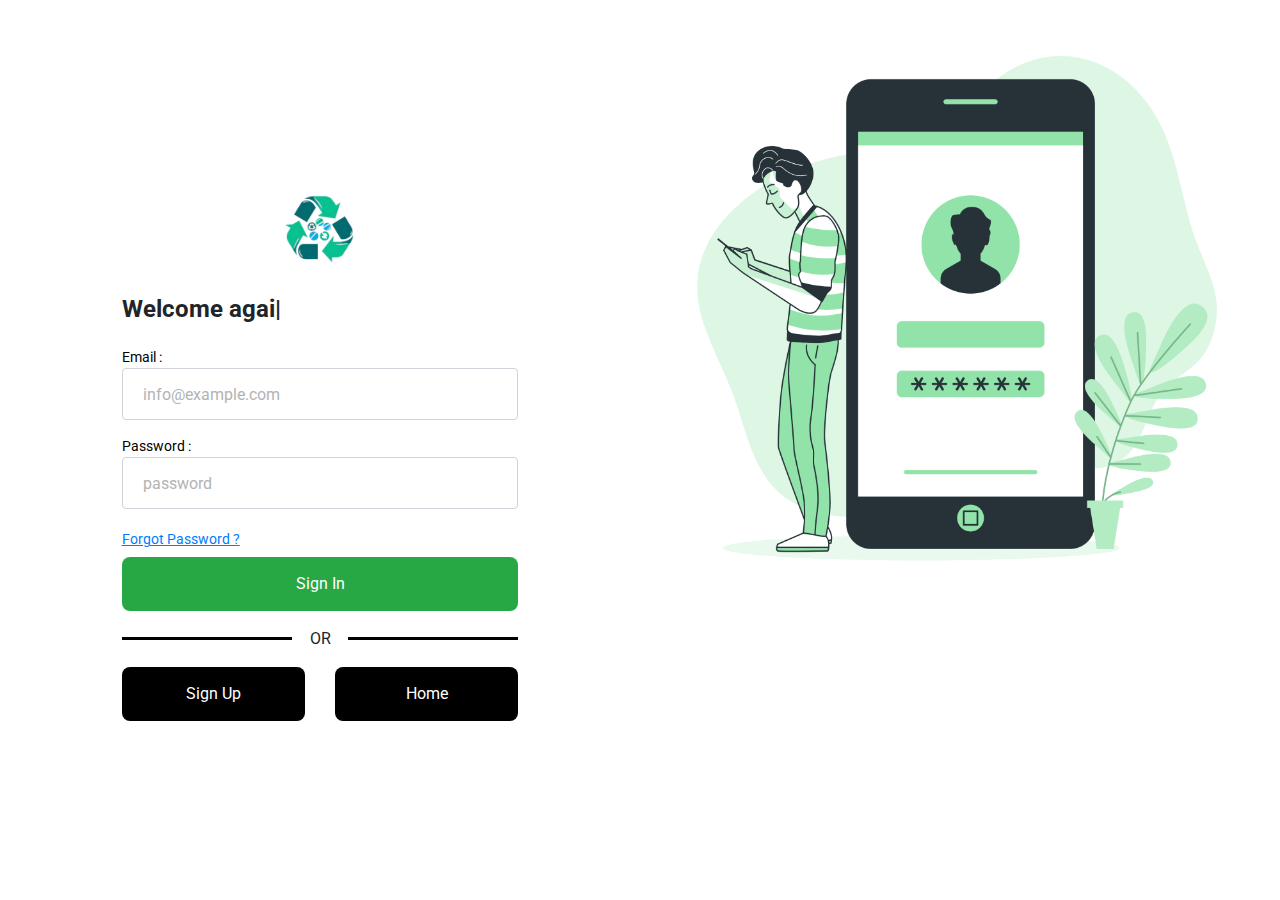
==== commit bf25f073: "updating phaama name and colors" ====
--- a/login.html
+++ b/login.html
@@ -52,14 +52,14 @@
                 <span class="me-auto"><a href="#" class="forgot-pass">Forgot Password ?</a></span>
               </div>
               <div class="group-btn">
-                <button class="link btn-block btn-primary sign-in">Sign In</button>
+                <button class="link btn-block btn-success sign-in">Sign In</button>
                 <div class="text-center my-3 or"> <span>OR</span> </div>
                 <div class="row mt-3">
                   <div class="col-md-6 col-sm-6">
-                    <a href="register.html" class="link link-sign-up btn-block btn-success">Sign Up</a>
+                    <a href="register.html" class="link link-sign-up btn-block btn-dark dark-btn">Sign Up</a>
                   </div>
                   <div class="col-md-6 col-sm-6">
-                    <a href="index.html" class="link link-home btn-block btn-danger">Home</a>
+                    <a href="index.html" class="link link-home btn-block btn-dark">Home</a>
                   </div>
                 </div>
               </div>
--- a/assets/css/auth.css
+++ b/assets/css/auth.css
@@ -297,10 +297,17 @@
   border: none;
   transition: all 0.3s;
 }
+.dark-btn{
+  background-color: black;
+}
 
 .link-sign-up:hover {
   box-shadow: 8px 10px 15px #000;
   letter-spacing: 2px;
+}
+
+.link-home{
+  background-color: #000;
 }
 
 .link-home:hover {
